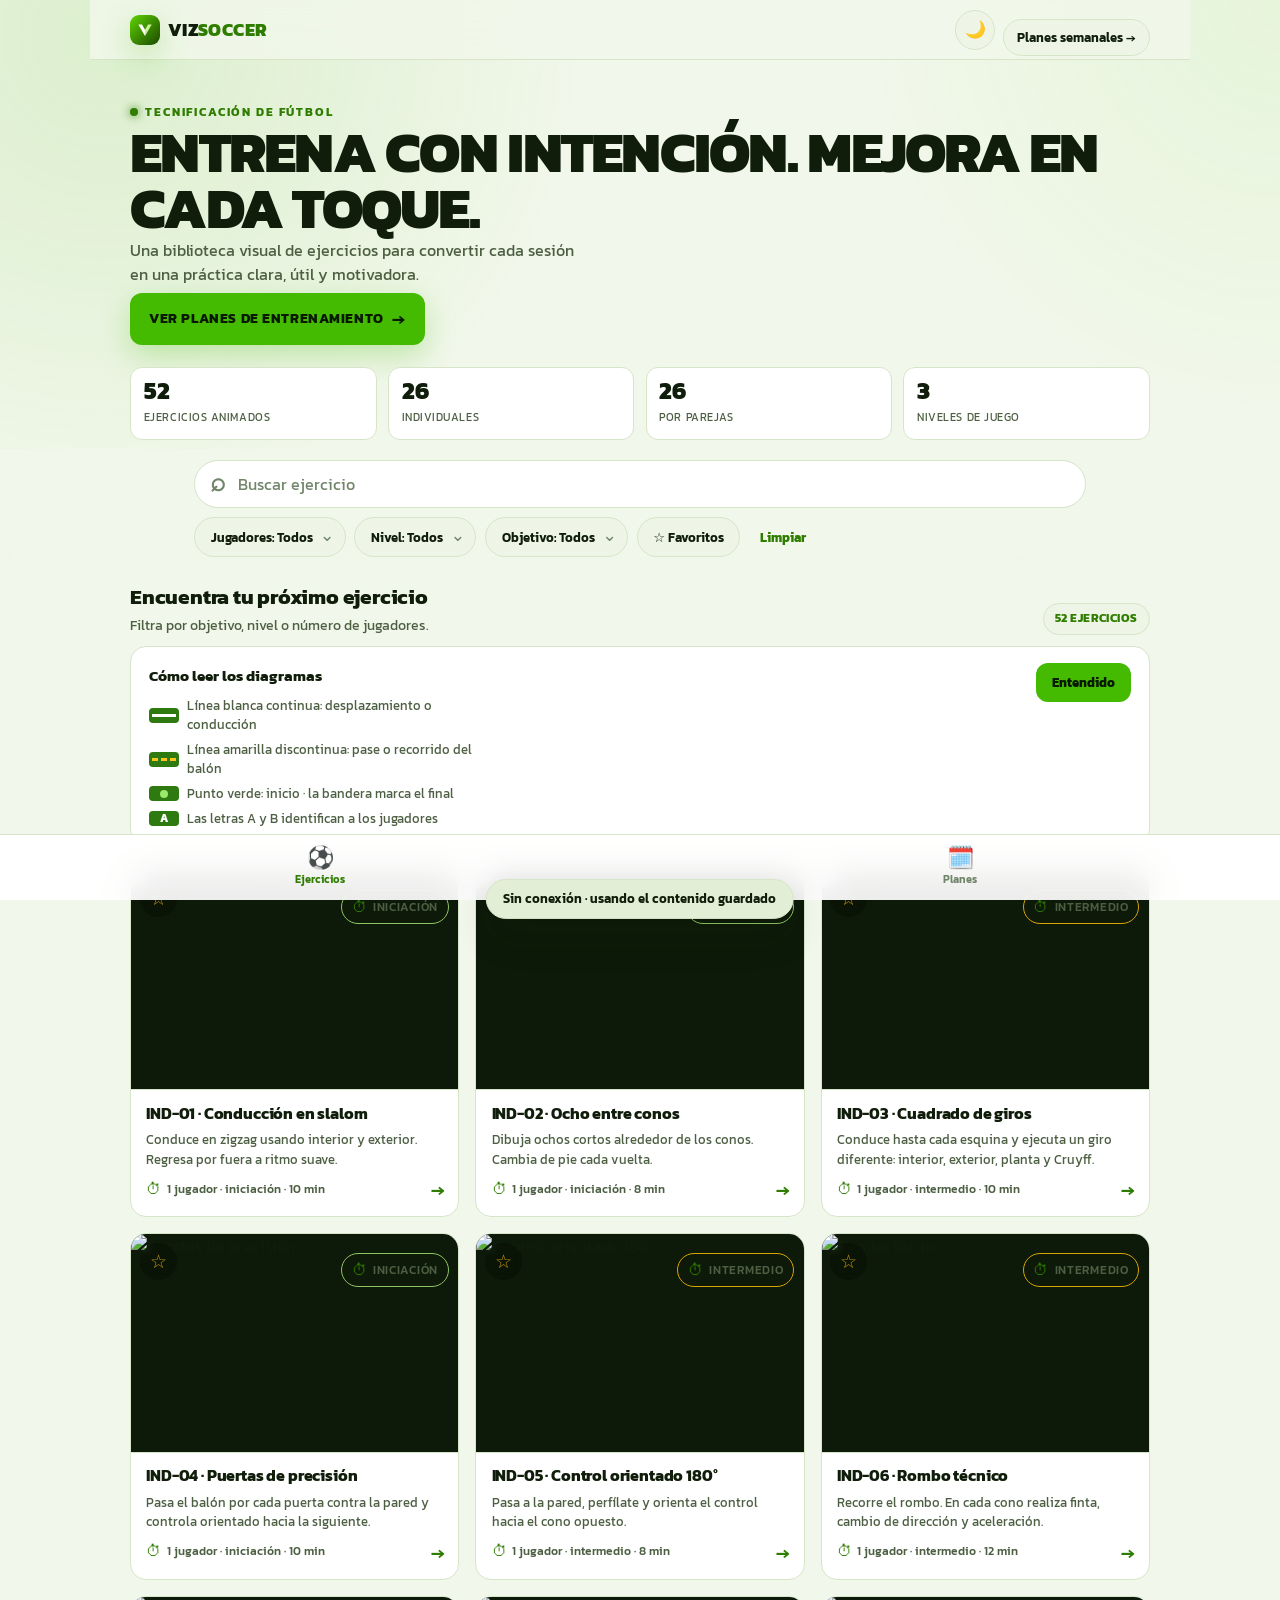
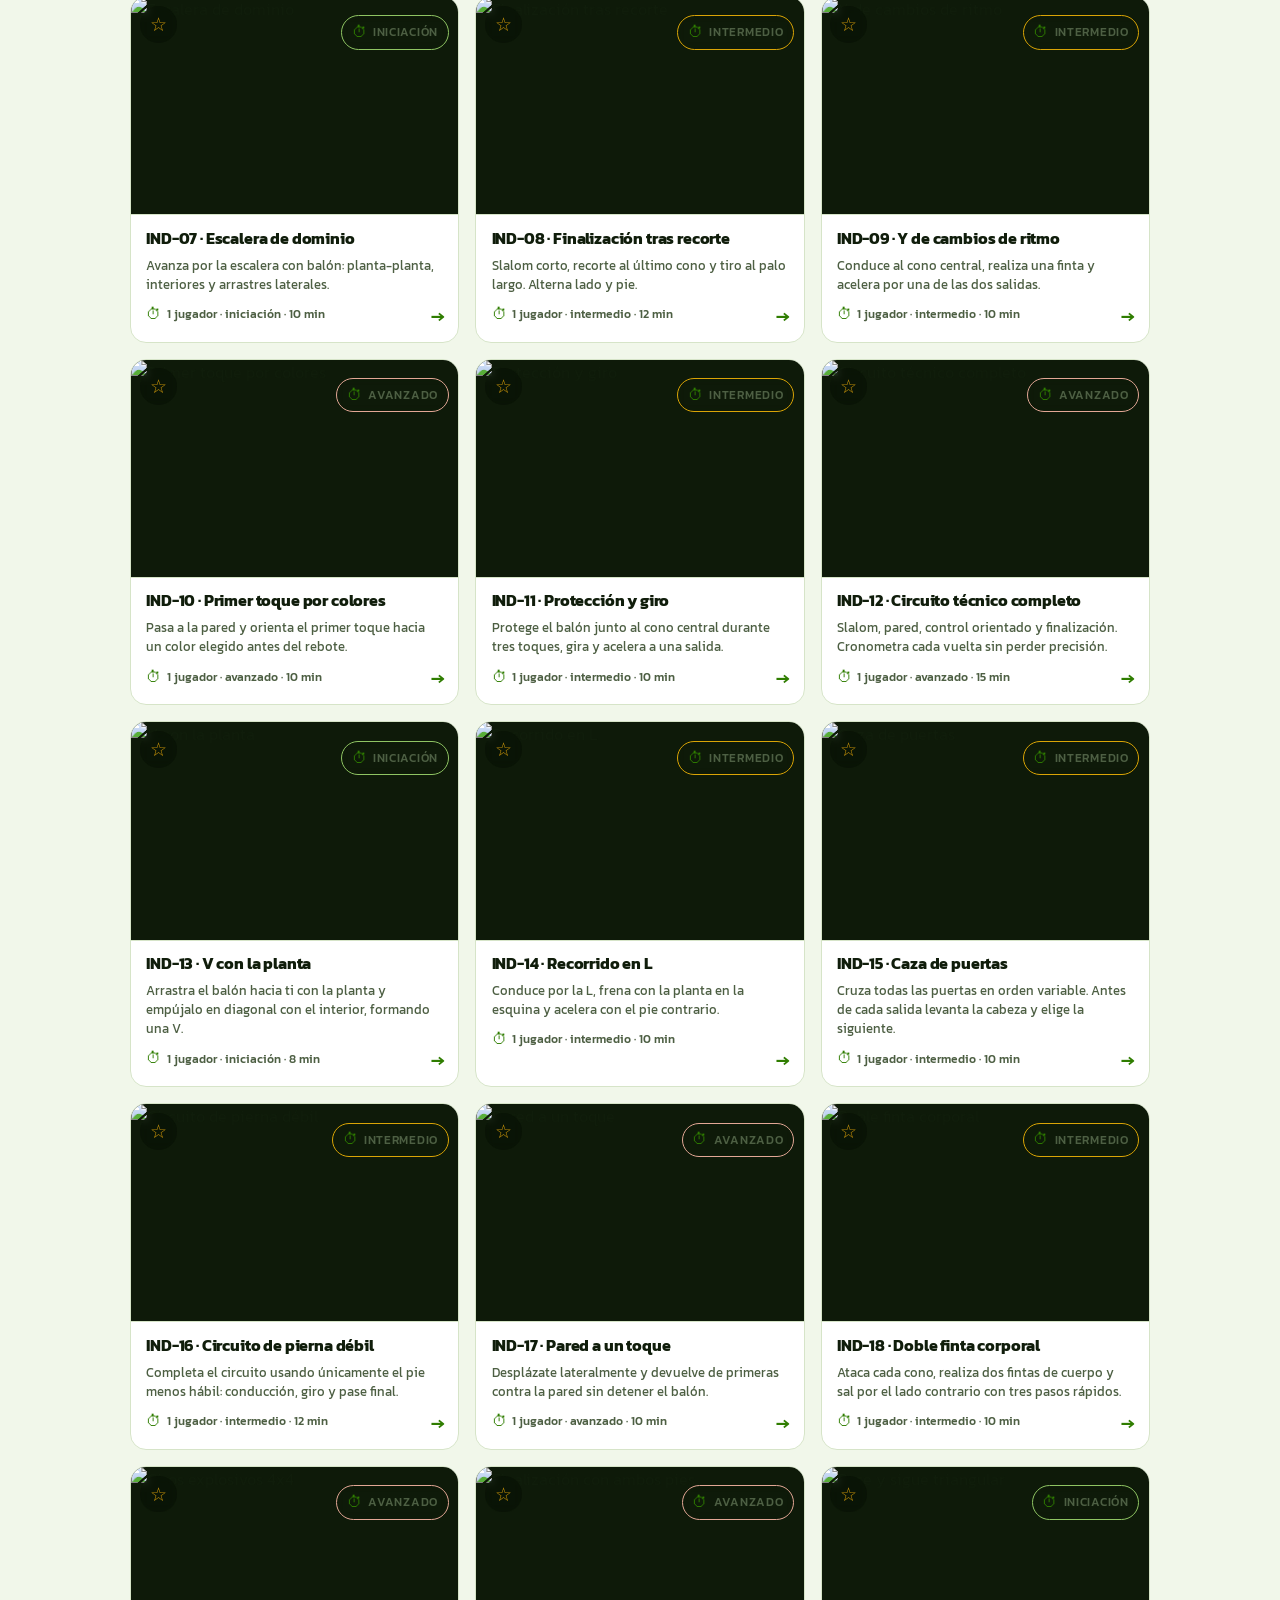
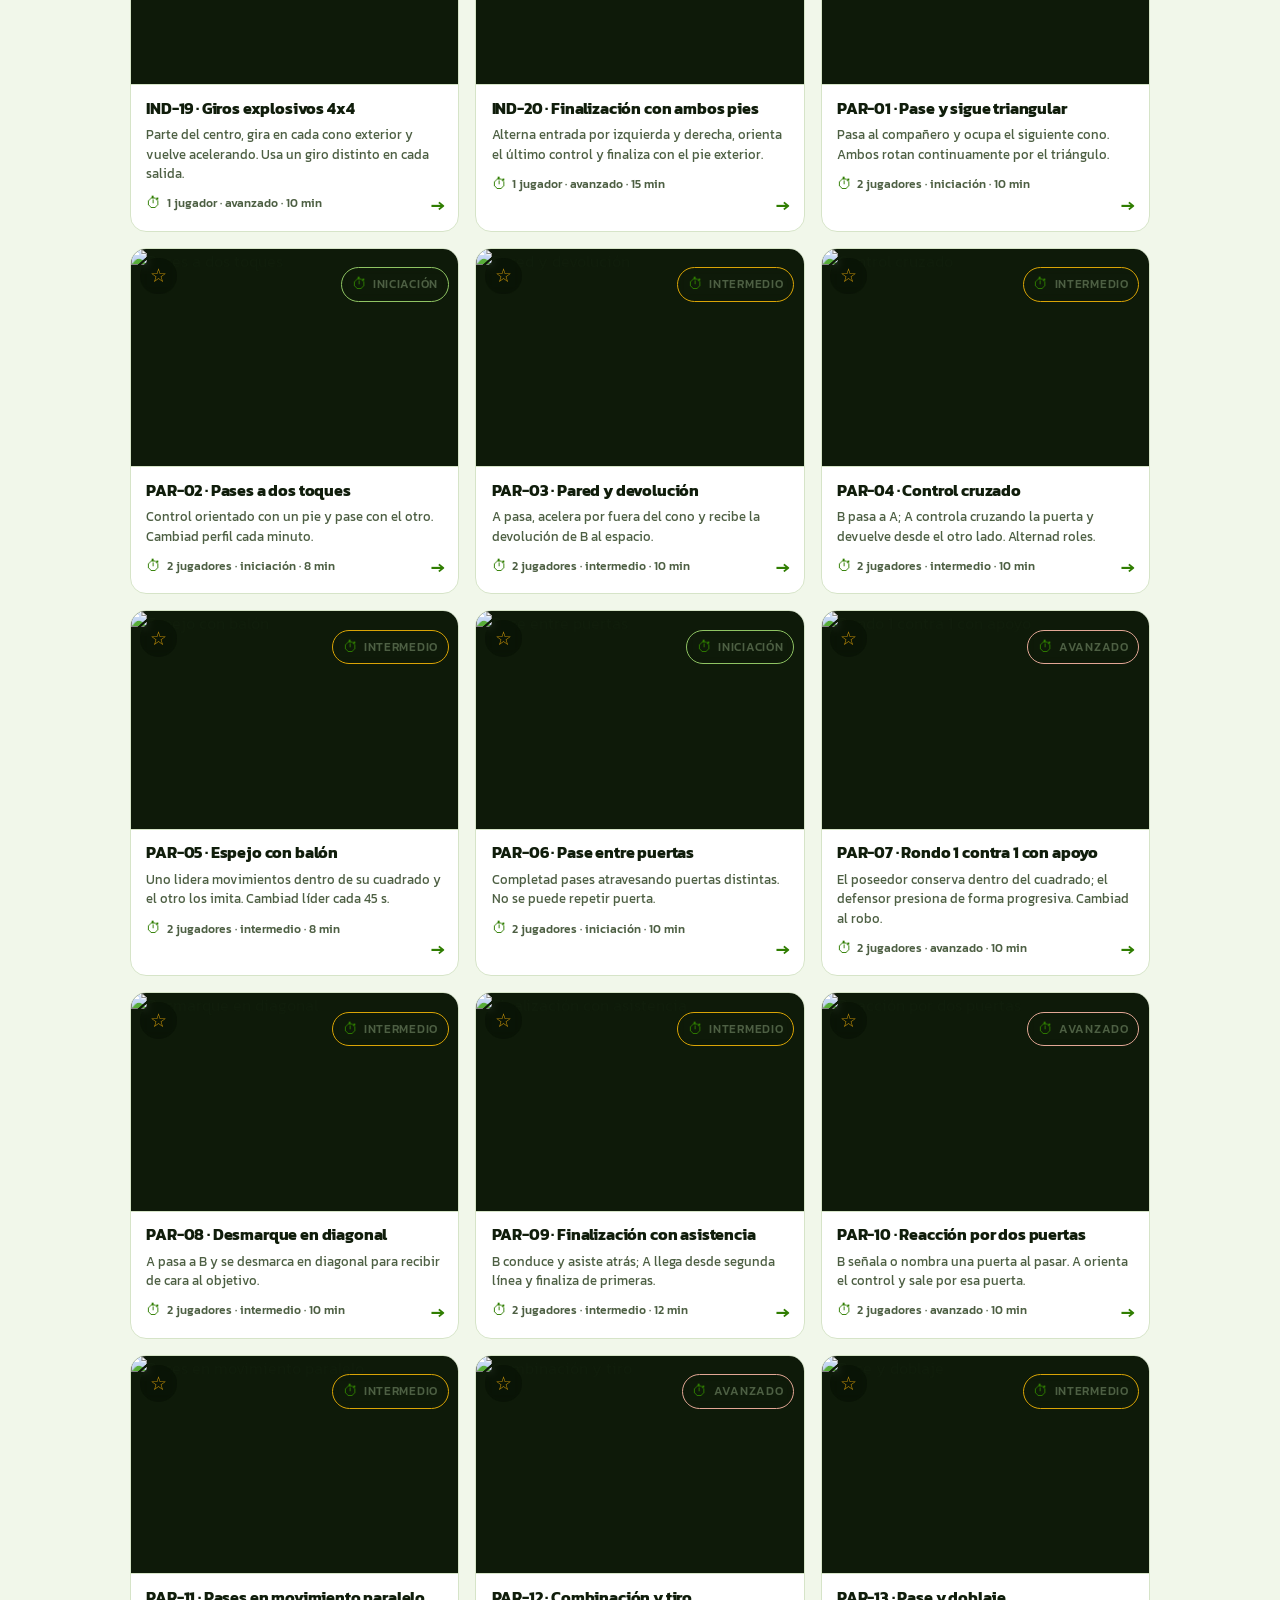
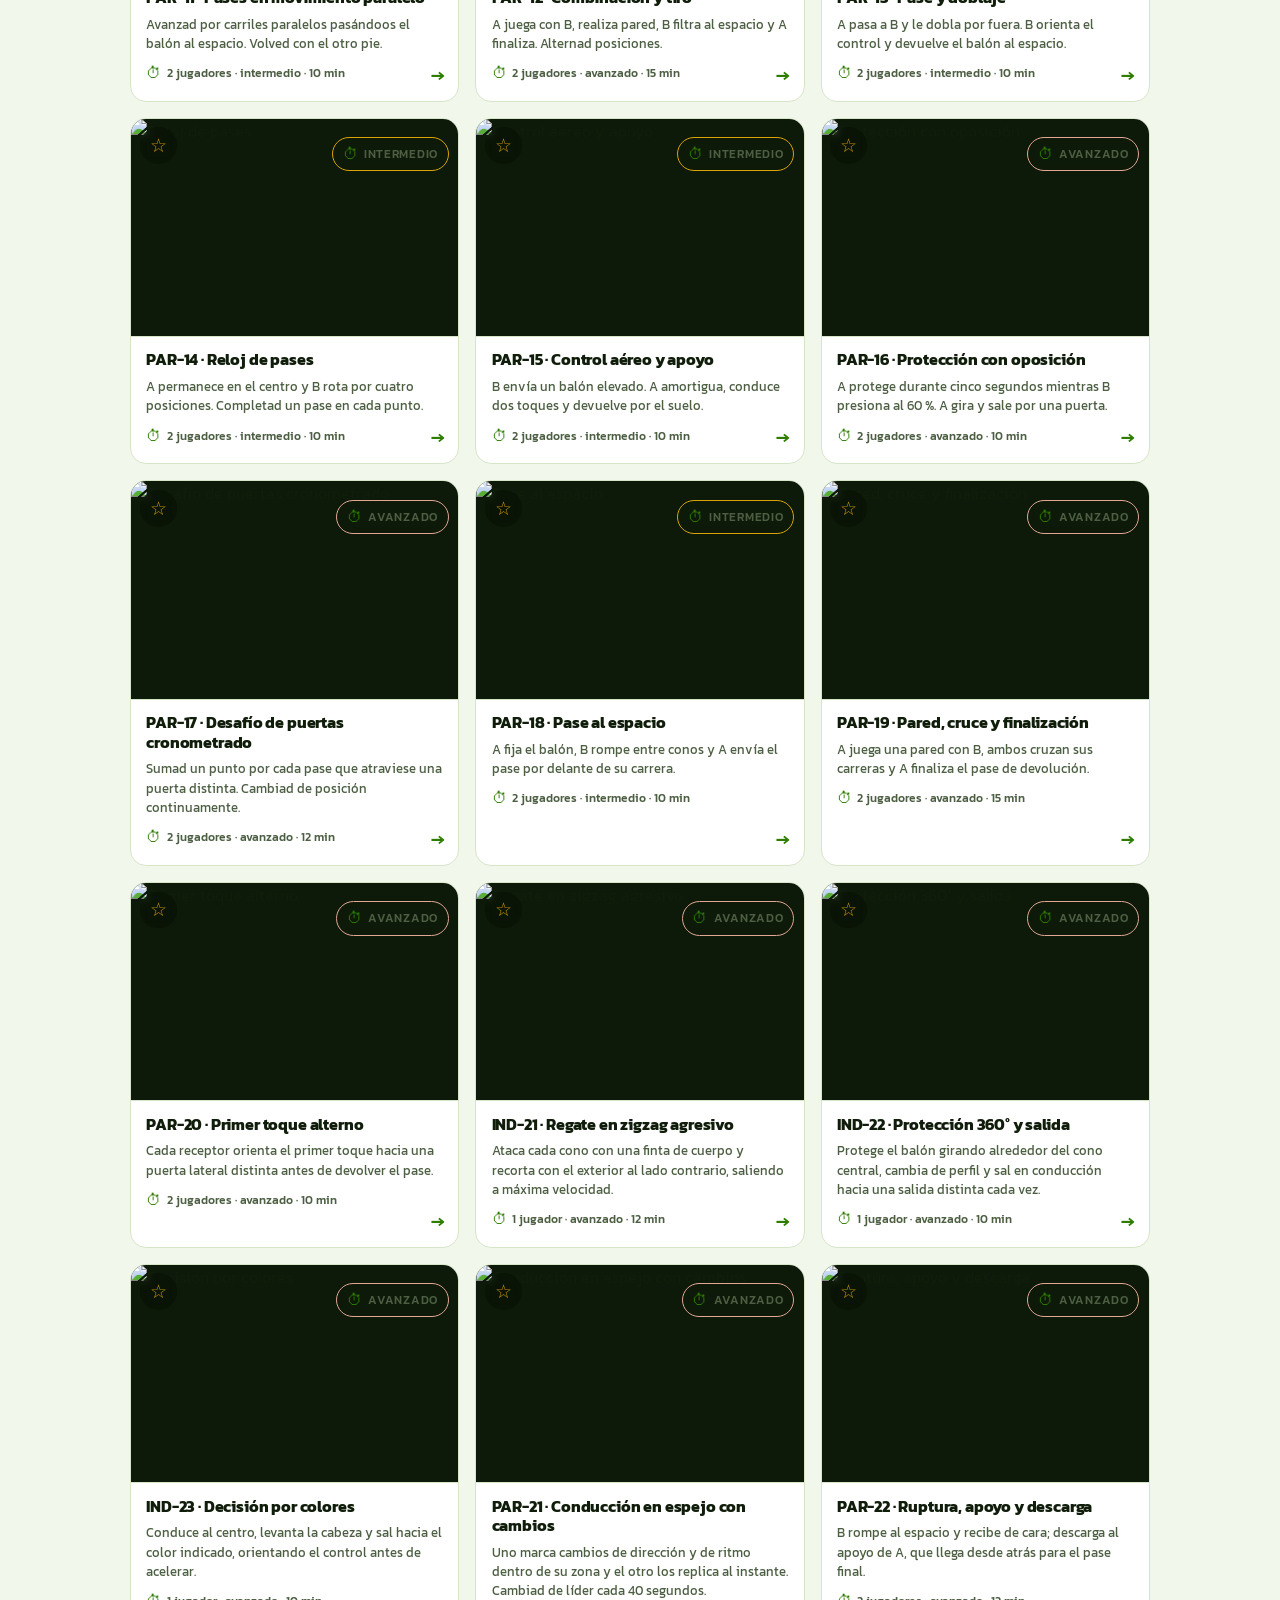
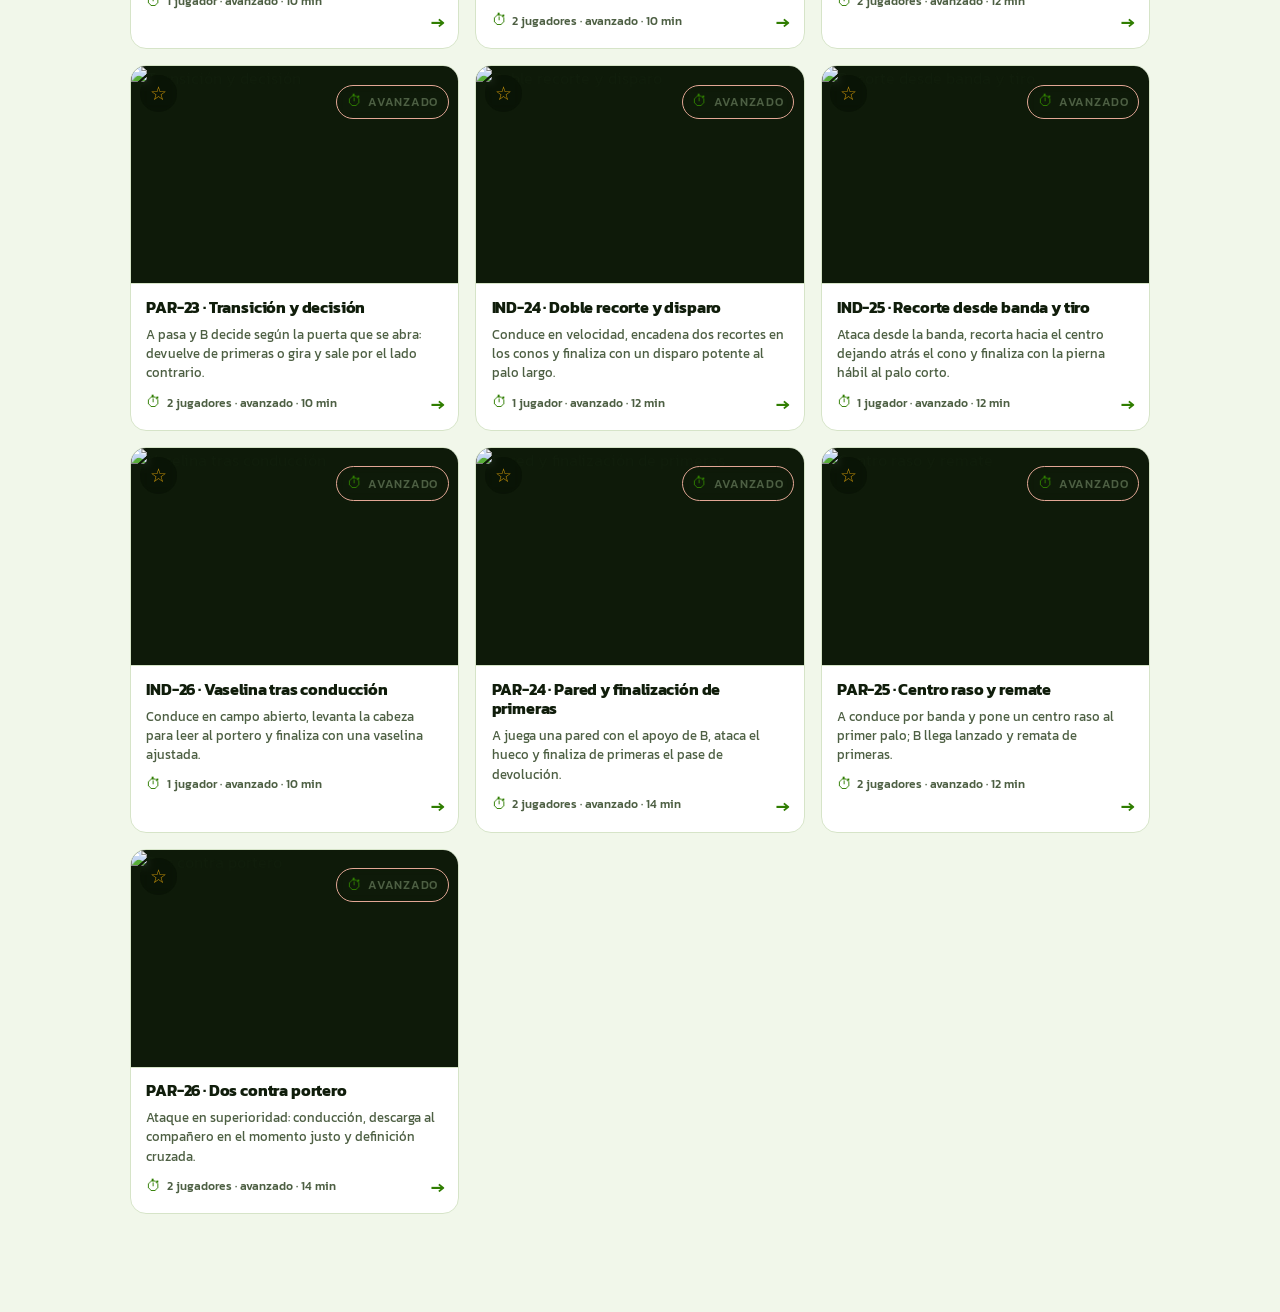
==== index.html @ 85eb6f7b "Renombrar la app a VizSoccer y pasar la paleta al verde #44BB00 La marca pasa a ser VizSoccer, con e" ====
<!doctype html><html lang="es"><meta charset="utf-8"><meta name="viewport" content="width=device-width,initial-scale=1,viewport-fit=cover"><meta name="description" content="Biblioteca visual de tecnificación de fútbol: 52 ejercicios animados con filtros por objetivo, nivel y número de jugadores."><meta name="theme-color" content="#0a1409"><script>try{var _t=JSON.parse(localStorage.getItem('ft:tema'));document.documentElement.dataset.theme=_t||'dark'}catch(e){}</script><link rel="preconnect" href="https://fonts.googleapis.com"><link rel="preconnect" href="https://fonts.gstatic.com" crossorigin><link href="https://fonts.googleapis.com/css2?family=Kanit:ital,wght@0,300;0,400;0,500;0,600;0,700;0,800;1,600;1,800&display=swap" rel="stylesheet" media="print" onload="this.media='all'"><noscript><link href="https://fonts.googleapis.com/css2?family=Kanit:wght@300;400;500;600;700;800&display=swap" rel="stylesheet"></noscript><link rel="manifest" href="manifest.webmanifest"><link rel="icon" type="image/png" href="icon-192.png"><link rel="apple-touch-icon" href="apple-touch-icon.png"><title>VizSoccer · Tecnificación de fútbol</title><style>*{box-sizing:border-box}body{margin:0;font:16px system-ui;background:#f1f7ea;color:#101d0b}header{background:linear-gradient(135deg,#1a4700,#44bb00);color:white;padding:30px max(20px,5vw)}h1{margin:0 0 8px}header p{margin:0;color:#e0f5cc}header a{display:inline-block;margin-top:16px;padding:9px 14px;border-radius:9px;background:white;color:#2f7d00;text-decoration:none;font-weight:700}.filters{position:sticky;top:0;background:#fffe;padding:14px max(20px,5vw);display:flex;flex-wrap:wrap;gap:10px;box-shadow:0 2px 12px #0002;z-index:2;backdrop-filter:blur(10px)}select{padding:10px;border:1px solid #d6e4c8;border-radius:8px;background:white}main{padding:24px max(20px,5vw);display:grid;grid-template-columns:repeat(auto-fit,minmax(320px,1fr));gap:18px}.card{background:white;border-radius:16px;overflow:hidden;box-shadow:0 6px 24px #101d0b18;transition:.2s}.card:hover{transform:translateY(-3px);box-shadow:0 10px 30px #101d0b28}.card img{width:100%;display:block}.card div{padding:14px}.card span{display:block;color:#4d5f43;margin-top:6px}.card p{font-size:14px;line-height:1.45}.hide{display:none}</style><link rel="stylesheet" href="ui.css"><header><h1>VizSoccer</h1><p>52 ejercicios animados: 26 individuales y 26 por parejas</p><a href="planes.html">Ver planes de 3 días por semana</a></header><div class="filters"><select id="p"><option value="">Jugadores: todos</option><option value="1">1 jugador</option><option value="2">2 jugadores</option></select><select id="n"><option value="">Nivel: todos</option><option>iniciación</option><option>intermedio</option><option>avanzado</option></select><select id="o"><option value="">Objetivo: todos</option><option>conducción</option><option>giros</option><option>pase</option><option>control</option><option>coordinación</option><option>tiro</option><option>protección</option><option>mixto</option><option>dominio</option><option>reacción</option><option>regate</option><option>pared</option><option>precisión</option><option>desmarque</option></select></div><main><article class="card" data-p="1" data-o="conducción" data-n="iniciación"><img loading="lazy" src="webp/ind-01-conduccion-en-slalom.webp" alt="Conducción en slalom"><div><b>IND-01 · Conducción en slalom</b><span>1 jugador · iniciación · 10 min</span><p>Conduce en zigzag usando interior y exterior. Regresa por fuera a ritmo suave.</p><p><b>Secuencia:</b> Conducción técnica → Cambio o gesto → Salida controlada</p></div></article><article class="card" data-p="1" data-o="conducción" data-n="iniciación"><img loading="lazy" src="webp/ind-02-ocho-entre-conos.webp" alt="Ocho entre conos"><div><b>IND-02 · Ocho entre conos</b><span>1 jugador · iniciación · 8 min</span><p>Dibuja ochos cortos alrededor de los conos. Cambia de pie cada vuelta.</p><p><b>Secuencia:</b> Conducción técnica → Cambio o gesto → Salida controlada</p></div></article><article class="card" data-p="1" data-o="giros" data-n="intermedio"><img loading="lazy" src="webp/ind-03-cuadrado-de-giros.webp" alt="Cuadrado de giros"><div><b>IND-03 · Cuadrado de giros</b><span>1 jugador · intermedio · 10 min</span><p>Conduce hasta cada esquina y ejecuta un giro diferente: interior, exterior, planta y Cruyff.</p><p><b>Secuencia:</b> Conducción técnica → Cambio o gesto → Salida controlada</p></div></article><article class="card" data-p="1" data-o="pase" data-n="iniciación"><img loading="lazy" src="webp/ind-04-puertas-de-precision.webp" alt="Puertas de precisión"><div><b>IND-04 · Puertas de precisión</b><span>1 jugador · iniciación · 10 min</span><p>Pasa el balón por cada puerta contra la pared y controla orientado hacia la siguiente.</p><p><b>Secuencia:</b> Conduce a la puerta → Pase a la pared → Control hacia la siguiente</p></div></article><article class="card" data-p="1" data-o="control" data-n="intermedio"><img loading="lazy" src="webp/ind-05-control-orientado-180-.webp" alt="Control orientado 180°"><div><b>IND-05 · Control orientado 180°</b><span>1 jugador · intermedio · 8 min</span><p>Pasa a la pared, perfílate y orienta el control hacia el cono opuesto.</p><p><b>Secuencia:</b> Pase a la pared → Perfil corporal → Control orientado 180°</p></div></article><article class="card" data-p="1" data-o="conducción" data-n="intermedio"><img loading="lazy" src="webp/ind-06-rombo-tecnico.webp" alt="Rombo técnico"><div><b>IND-06 · Rombo técnico</b><span>1 jugador · intermedio · 12 min</span><p>Recorre el rombo. En cada cono realiza finta, cambio de dirección y aceleración.</p><p><b>Secuencia:</b> Conducción técnica → Cambio o gesto → Salida controlada</p></div></article><article class="card" data-p="1" data-o="coordinación" data-n="iniciación"><img loading="lazy" src="webp/ind-07-escalera-de-dominio.webp" alt="Escalera de dominio"><div><b>IND-07 · Escalera de dominio</b><span>1 jugador · iniciación · 10 min</span><p>Avanza por la escalera con balón: planta-planta, interiores y arrastres laterales.</p><p><b>Secuencia:</b> Conducción técnica → Cambio o gesto → Salida controlada</p></div></article><article class="card" data-p="1" data-o="tiro" data-n="intermedio"><img loading="lazy" src="webp/ind-08-finalizacion-tras-recorte.webp" alt="Finalización tras recorte"><div><b>IND-08 · Finalización tras recorte</b><span>1 jugador · intermedio · 12 min</span><p>Slalom corto, recorte al último cono y tiro al palo largo. Alterna lado y pie.</p><p><b>Secuencia:</b> Slalom → Recorte → Tiro al palo largo</p></div></article><article class="card" data-p="1" data-o="conducción" data-n="intermedio"><img loading="lazy" src="webp/ind-09-y-de-cambios-de-ritmo.webp" alt="Y de cambios de ritmo"><div><b>IND-09 · Y de cambios de ritmo</b><span>1 jugador · intermedio · 10 min</span><p>Conduce al cono central, realiza una finta y acelera por una de las dos salidas.</p><p><b>Secuencia:</b> Conducción técnica → Cambio o gesto → Salida controlada</p></div></article><article class="card" data-p="1" data-o="control" data-n="avanzado"><img loading="lazy" src="webp/ind-10-primer-toque-por-colores.webp" alt="Primer toque por colores"><div><b>IND-10 · Primer toque por colores</b><span>1 jugador · avanzado · 10 min</span><p>Pasa a la pared y orienta el primer toque hacia un color elegido antes del rebote.</p><p><b>Secuencia:</b> Pase a la pared → Escanea el color → Primer toque hacia la puerta</p></div></article><article class="card" data-p="1" data-o="protección" data-n="intermedio"><img loading="lazy" src="webp/ind-11-proteccion-y-giro.webp" alt="Protección y giro"><div><b>IND-11 · Protección y giro</b><span>1 jugador · intermedio · 10 min</span><p>Protege el balón junto al cono central durante tres toques, gira y acelera a una salida.</p><p><b>Secuencia:</b> Conducción técnica → Cambio o gesto → Salida controlada</p></div></article><article class="card" data-p="1" data-o="mixto" data-n="avanzado"><img loading="lazy" src="webp/ind-12-circuito-tecnico-completo.webp" alt="Circuito técnico completo"><div><b>IND-12 · Circuito técnico completo</b><span>1 jugador · avanzado · 15 min</span><p>Slalom, pared, control orientado y finalización. Cronometra cada vuelta sin perder precisión.</p><p><b>Secuencia:</b> Slalom → Pared y control → Finalización</p></div></article><article class="card" data-p="1" data-o="dominio" data-n="iniciación"><img loading="lazy" src="webp/ind-13-v-con-la-planta.webp" alt="V con la planta"><div><b>IND-13 · V con la planta</b><span>1 jugador · iniciación · 8 min</span><p>Arrastra el balón hacia ti con la planta y empújalo en diagonal con el interior, formando una V.</p><p><b>Secuencia:</b> Conducción técnica → Cambio o gesto → Salida controlada</p></div></article><article class="card" data-p="1" data-o="giros" data-n="intermedio"><img loading="lazy" src="webp/ind-14-recorrido-en-l.webp" alt="Recorrido en L"><div><b>IND-14 · Recorrido en L</b><span>1 jugador · intermedio · 10 min</span><p>Conduce por la L, frena con la planta en la esquina y acelera con el pie contrario.</p><p><b>Secuencia:</b> Conducción técnica → Cambio o gesto → Salida controlada</p></div></article><article class="card" data-p="1" data-o="reacción" data-n="intermedio"><img loading="lazy" src="webp/ind-15-caza-de-puertas.webp" alt="Caza de puertas"><div><b>IND-15 · Caza de puertas</b><span>1 jugador · intermedio · 10 min</span><p>Cruza todas las puertas en orden variable. Antes de cada salida levanta la cabeza y elige la siguiente.</p><p><b>Secuencia:</b> Conducción técnica → Cambio o gesto → Salida controlada</p></div></article><article class="card" data-p="1" data-o="conducción" data-n="intermedio"><img loading="lazy" src="webp/ind-16-circuito-de-pierna-debil.webp" alt="Circuito de pierna débil"><div><b>IND-16 · Circuito de pierna débil</b><span>1 jugador · intermedio · 12 min</span><p>Completa el circuito usando únicamente el pie menos hábil: conducción, giro y pase final.</p><p><b>Secuencia:</b> Solo pie débil → Giro con planta → Pase final</p></div></article><article class="card" data-p="1" data-o="pase" data-n="avanzado"><img loading="lazy" src="webp/ind-17-pared-a-un-toque.webp" alt="Pared a un toque"><div><b>IND-17 · Pared a un toque</b><span>1 jugador · avanzado · 10 min</span><p>Desplázate lateralmente y devuelve de primeras contra la pared sin detener el balón.</p><p><b>Secuencia:</b> Pase de primeras → Desplazamiento lateral → Repite sin detener el balón</p></div></article><article class="card" data-p="1" data-o="regate" data-n="intermedio"><img loading="lazy" src="webp/ind-18-doble-finta-corporal.webp" alt="Doble finta corporal"><div><b>IND-18 · Doble finta corporal</b><span>1 jugador · intermedio · 10 min</span><p>Ataca cada cono, realiza dos fintas de cuerpo y sal por el lado contrario con tres pasos rápidos.</p><p><b>Secuencia:</b> Conducción técnica → Cambio o gesto → Salida controlada</p></div></article><article class="card" data-p="1" data-o="giros" data-n="avanzado"><img loading="lazy" src="webp/ind-19-giros-explosivos-4x4.webp" alt="Giros explosivos 4x4"><div><b>IND-19 · Giros explosivos 4x4</b><span>1 jugador · avanzado · 10 min</span><p>Parte del centro, gira en cada cono exterior y vuelve acelerando. Usa un giro distinto en cada salida.</p><p><b>Secuencia:</b> Conducción técnica → Cambio o gesto → Salida controlada</p></div></article><article class="card" data-p="1" data-o="tiro" data-n="avanzado"><img loading="lazy" src="webp/ind-20-finalizacion-con-ambos-pies.webp" alt="Finalización con ambos pies"><div><b>IND-20 · Finalización con ambos pies</b><span>1 jugador · avanzado · 15 min</span><p>Alterna entrada por izquierda y derecha, orienta el último control y finaliza con el pie exterior.</p><p><b>Secuencia:</b> Entrada izquierda y tiro → Cambio de lado → Entrada derecha y tiro</p></div></article><article class="card" data-p="2" data-o="pase" data-n="iniciación"><img loading="lazy" src="webp/par-01-pase-y-sigue-triangular.webp" alt="Pase y sigue triangular"><div><b>PAR-01 · Pase y sigue triangular</b><span>2 jugadores · iniciación · 10 min</span><p>Pasa al compañero y ocupa el siguiente cono. Ambos rotan continuamente por el triángulo.</p><p><b>Secuencia:</b> A pasa a B → A ocupa el vértice libre → B pasa a A</p></div></article><article class="card" data-p="2" data-o="pase" data-n="iniciación"><img loading="lazy" src="webp/par-02-pases-a-dos-toques.webp" alt="Pases a dos toques"><div><b>PAR-02 · Pases a dos toques</b><span>2 jugadores · iniciación · 8 min</span><p>Control orientado con un pie y pase con el otro. Cambiad perfil cada minuto.</p><p><b>Secuencia:</b> Control orientado → Pase con el otro pie → Cambio de receptor</p></div></article><article class="card" data-p="2" data-o="pared" data-n="intermedio"><img loading="lazy" src="webp/par-03-pared-y-devolucion.webp" alt="Pared y devolución"><div><b>PAR-03 · Pared y devolución</b><span>2 jugadores · intermedio · 10 min</span><p>A pasa, acelera por fuera del cono y recibe la devolución de B al espacio.</p><p><b>Secuencia:</b> A pasa a B → A acelera por fuera → B devuelve al espacio</p></div></article><article class="card" data-p="2" data-o="control" data-n="intermedio"><img loading="lazy" src="webp/par-04-control-cruzado.webp" alt="Control cruzado"><div><b>PAR-04 · Control cruzado</b><span>2 jugadores · intermedio · 10 min</span><p>B pasa a A; A controla cruzando la puerta y devuelve desde el otro lado. Alternad roles.</p><p><b>Secuencia:</b> B pasa a A → A cruza la puerta con el control → A devuelve a B</p></div></article><article class="card" data-p="2" data-o="conducción" data-n="intermedio"><img loading="lazy" src="webp/par-05-espejo-con-balon.webp" alt="Espejo con balón"><div><b>PAR-05 · Espejo con balón</b><span>2 jugadores · intermedio · 8 min</span><p>Uno lidera movimientos dentro de su cuadrado y el otro los imita. Cambiad líder cada 45 s.</p><p><b>Secuencia:</b> A lidera → B copia el gesto → Cambio de dirección sincronizado</p></div></article><article class="card" data-p="2" data-o="precisión" data-n="iniciación"><img loading="lazy" src="webp/par-06-pase-entre-puertas.webp" alt="Pase entre puertas"><div><b>PAR-06 · Pase entre puertas</b><span>2 jugadores · iniciación · 10 min</span><p>Completad pases atravesando puertas distintas. No se puede repetir puerta.</p><p><b>Secuencia:</b> A elige una puerta → Pase a B → B cambia de puerta y devuelve</p></div></article><article class="card" data-p="2" data-o="protección" data-n="avanzado"><img loading="lazy" src="webp/par-07-rondo-1-contra-1-con-apoyo.webp" alt="Rondo 1 contra 1 con apoyo"><div><b>PAR-07 · Rondo 1 contra 1 con apoyo</b><span>2 jugadores · avanzado · 10 min</span><p>El poseedor conserva dentro del cuadrado; el defensor presiona de forma progresiva. Cambiad al robo.</p><p><b>Secuencia:</b> A protege y cambia de dirección → B presiona progresivamente → Cambio de rol al robo</p></div></article><article class="card" data-p="2" data-o="pase" data-n="intermedio"><img loading="lazy" src="webp/par-08-desmarque-en-diagonal.webp" alt="Desmarque en diagonal"><div><b>PAR-08 · Desmarque en diagonal</b><span>2 jugadores · intermedio · 10 min</span><p>A pasa a B y se desmarca en diagonal para recibir de cara al objetivo.</p><p><b>Secuencia:</b> A pasa a B → A se desmarca en diagonal → B devuelve al espacio</p></div></article><article class="card" data-p="2" data-o="tiro" data-n="intermedio"><img loading="lazy" src="webp/par-09-finalizacion-con-asistencia.webp" alt="Finalización con asistencia"><div><b>PAR-09 · Finalización con asistencia</b><span>2 jugadores · intermedio · 12 min</span><p>B conduce y asiste atrás; A llega desde segunda línea y finaliza de primeras.</p><p><b>Secuencia:</b> B conduce → Asistencia atrás → A llega y finaliza</p></div></article><article class="card" data-p="2" data-o="reacción" data-n="avanzado"><img loading="lazy" src="webp/par-10-reaccion-por-dos-puertas.webp" alt="Reacción por dos puertas"><div><b>PAR-10 · Reacción por dos puertas</b><span>2 jugadores · avanzado · 10 min</span><p>B señala o nombra una puerta al pasar. A orienta el control y sale por esa puerta.</p><p><b>Secuencia:</b> B indica puerta y pasa → A orienta el control → A sale por la puerta</p></div></article><article class="card" data-p="2" data-o="pase" data-n="intermedio"><img loading="lazy" src="webp/par-11-pases-en-movimiento-paralelo.webp" alt="Pases en movimiento paralelo"><div><b>PAR-11 · Pases en movimiento paralelo</b><span>2 jugadores · intermedio · 10 min</span><p>Avanzad por carriles paralelos pasándoos el balón al espacio. Volved con el otro pie.</p><p><b>Secuencia:</b> Avance en paralelo → Pase al espacio → Receptor acompaña la carrera</p></div></article><article class="card" data-p="2" data-o="mixto" data-n="avanzado"><img loading="lazy" src="webp/par-12-combinacion-y-tiro.webp" alt="Combinación y tiro"><div><b>PAR-12 · Combinación y tiro</b><span>2 jugadores · avanzado · 15 min</span><p>A juega con B, realiza pared, B filtra al espacio y A finaliza. Alternad posiciones.</p><p><b>Secuencia:</b> A juega con B → Pared y desmarque → A controla y finaliza</p></div></article><article class="card" data-p="2" data-o="pase" data-n="intermedio"><img loading="lazy" src="webp/par-13-pase-y-doblaje.webp" alt="Pase y doblaje"><div><b>PAR-13 · Pase y doblaje</b><span>2 jugadores · intermedio · 10 min</span><p>A pasa a B y le dobla por fuera. B orienta el control y devuelve el balón al espacio.</p><p><b>Secuencia:</b> A pasa a B → A dobla por fuera → B devuelve al espacio</p></div></article><article class="card" data-p="2" data-o="precisión" data-n="intermedio"><img loading="lazy" src="webp/par-14-reloj-de-pases.webp" alt="Reloj de pases"><div><b>PAR-14 · Reloj de pases</b><span>2 jugadores · intermedio · 10 min</span><p>A permanece en el centro y B rota por cuatro posiciones. Completad un pase en cada punto.</p><p><b>Secuencia:</b> Pase desde el centro → B cambia de posición → Devolución y siguiente punto</p></div></article><article class="card" data-p="2" data-o="control" data-n="intermedio"><img loading="lazy" src="webp/par-15-control-aereo-y-apoyo.webp" alt="Control aéreo y apoyo"><div><b>PAR-15 · Control aéreo y apoyo</b><span>2 jugadores · intermedio · 10 min</span><p>B envía un balón elevado. A amortigua, conduce dos toques y devuelve por el suelo.</p><p><b>Secuencia:</b> B envía balón aéreo → A amortigua y conduce → Devolución por el suelo</p></div></article><article class="card" data-p="2" data-o="protección" data-n="avanzado"><img loading="lazy" src="webp/par-16-proteccion-con-oposicion.webp" alt="Protección con oposición"><div><b>PAR-16 · Protección con oposición</b><span>2 jugadores · avanzado · 10 min</span><p>A protege durante cinco segundos mientras B presiona al 60 %. A gira y sale por una puerta.</p><p><b>Secuencia:</b> A protege el balón → B presiona sin robar → A gira y sale por la puerta</p></div></article><article class="card" data-p="2" data-o="precisión" data-n="avanzado"><img loading="lazy" src="webp/par-17-desafio-de-puertas-cronometrado.webp" alt="Desafío de puertas cronometrado"><div><b>PAR-17 · Desafío de puertas cronometrado</b><span>2 jugadores · avanzado · 12 min</span><p>Sumad un punto por cada pase que atraviese una puerta distinta. Cambiad de posición continuamente.</p><p><b>Secuencia:</b> A y B buscan puerta → Pase válido suma punto → Reposición para otra puerta</p></div></article><article class="card" data-p="2" data-o="desmarque" data-n="intermedio"><img loading="lazy" src="webp/par-18-pase-al-espacio.webp" alt="Pase al espacio"><div><b>PAR-18 · Pase al espacio</b><span>2 jugadores · intermedio · 10 min</span><p>A fija el balón, B rompe entre conos y A envía el pase por delante de su carrera.</p><p><b>Secuencia:</b> B inicia la ruptura → A espera y temporiza → Pase por delante de B</p></div></article><article class="card" data-p="2" data-o="tiro" data-n="avanzado"><img loading="lazy" src="webp/par-19-pared-cruce-y-finalizacion.webp" alt="Pared, cruce y finalización"><div><b>PAR-19 · Pared, cruce y finalización</b><span>2 jugadores · avanzado · 15 min</span><p>A juega una pared con B, ambos cruzan sus carreras y A finaliza el pase de devolución.</p><p><b>Secuencia:</b> A juega pared con B → Carreras cruzadas → Devolución y tiro</p></div></article><article class="card" data-p="2" data-o="control" data-n="avanzado"><img loading="lazy" src="webp/par-20-primer-toque-alterno.webp" alt="Primer toque alterno"><div><b>PAR-20 · Primer toque alterno</b><span>2 jugadores · avanzado · 10 min</span><p>Cada receptor orienta el primer toque hacia una puerta lateral distinta antes de devolver el pase.</p><p><b>Secuencia:</b> Pase y control hacia puerta alta → Devolución → Control alterno hacia puerta baja</p></div></article><article class="card" data-p="1" data-o="regate" data-n="avanzado"><img loading="lazy" src="webp/ind-21-regate-en-zigzag-agresivo.webp" alt="Regate en zigzag agresivo"><div><b>IND-21 · Regate en zigzag agresivo</b><span>1 jugador · avanzado · 12 min</span><p>Ataca cada cono con una finta de cuerpo y recorta con el exterior al lado contrario, saliendo a máxima velocidad.</p><p><b>Secuencia:</b> Ataca el cono → Finta y recorte → Salida en velocidad</p></div></article><article class="card" data-p="1" data-o="protección" data-n="avanzado"><img loading="lazy" src="webp/ind-22-proteccion-360-y-salida.webp" alt="Protección 360° y salida"><div><b>IND-22 · Protección 360° y salida</b><span>1 jugador · avanzado · 10 min</span><p>Protege el balón girando alrededor del cono central, cambia de perfil y sal en conducción hacia una salida distinta cada vez.</p><p><b>Secuencia:</b> Protege girando → Cambia de perfil → Sal en conducción</p></div></article><article class="card" data-p="1" data-o="reacción" data-n="avanzado"><img loading="lazy" src="webp/ind-23-decision-por-colores.webp" alt="Decisión por colores"><div><b>IND-23 · Decisión por colores</b><span>1 jugador · avanzado · 10 min</span><p>Conduce al centro, levanta la cabeza y sal hacia el color indicado, orientando el control antes de acelerar.</p><p><b>Secuencia:</b> Conduce al centro → Lee el color → Sal orientado</p></div></article><article class="card" data-p="2" data-o="conducción" data-n="avanzado"><img loading="lazy" src="webp/par-21-conduccion-en-espejo-con-cambios.webp" alt="Conducción en espejo con cambios"><div><b>PAR-21 · Conducción en espejo con cambios</b><span>2 jugadores · avanzado · 10 min</span><p>Uno marca cambios de dirección y de ritmo dentro de su zona y el otro los replica al instante. Cambiad de líder cada 40 segundos.</p><p><b>Secuencia:</b> A marca el ritmo → B replica el gesto → Cambio sincronizado</p></div></article><article class="card" data-p="2" data-o="desmarque" data-n="avanzado"><img loading="lazy" src="webp/par-22-ruptura-apoyo-y-descarga.webp" alt="Ruptura, apoyo y descarga"><div><b>PAR-22 · Ruptura, apoyo y descarga</b><span>2 jugadores · avanzado · 12 min</span><p>B rompe al espacio y recibe de cara; descarga al apoyo de A, que llega desde atrás para el pase final.</p><p><b>Secuencia:</b> B rompe al espacio → Recibe de cara → Descarga y pase final</p></div></article><article class="card" data-p="2" data-o="reacción" data-n="avanzado"><img loading="lazy" src="webp/par-23-transicion-y-decision.webp" alt="Transición y decisión"><div><b>PAR-23 · Transición y decisión</b><span>2 jugadores · avanzado · 10 min</span><p>A pasa y B decide según la puerta que se abra: devuelve de primeras o gira y sale por el lado contrario.</p><p><b>Secuencia:</b> A pasa → B lee la puerta → Devuelve o gira y sale</p></div></article><article class="card" data-p="1" data-o="tiro" data-n="avanzado"><img loading="lazy" src="webp/ind-24-doble-recorte-y-disparo.webp" alt="Doble recorte y disparo"><div><b>IND-24 · Doble recorte y disparo</b><span>1 jugador · avanzado · 12 min</span><p>Conduce en velocidad, encadena dos recortes en los conos y finaliza con un disparo potente al palo largo.</p><p><b>Secuencia:</b> Conducción en velocidad → Doble recorte → Disparo potente</p></div></article><article class="card" data-p="1" data-o="tiro" data-n="avanzado"><img loading="lazy" src="webp/ind-25-recorte-desde-banda-y-tiro.webp" alt="Recorte desde banda y tiro"><div><b>IND-25 · Recorte desde banda y tiro</b><span>1 jugador · avanzado · 12 min</span><p>Ataca desde la banda, recorta hacia el centro dejando atrás el cono y finaliza con la pierna hábil al palo corto.</p><p><b>Secuencia:</b> Ataca desde la banda → Recorte al centro → Tiro con la pierna hábil</p></div></article><article class="card" data-p="1" data-o="tiro" data-n="avanzado"><img loading="lazy" src="webp/ind-26-vaselina-tras-conduccion.webp" alt="Vaselina tras conducción"><div><b>IND-26 · Vaselina tras conducción</b><span>1 jugador · avanzado · 10 min</span><p>Conduce en campo abierto, levanta la cabeza para leer al portero y finaliza con una vaselina ajustada.</p><p><b>Secuencia:</b> Conducción larga → Levanta la cabeza → Vaselina al portero</p></div></article><article class="card" data-p="2" data-o="tiro" data-n="avanzado"><img loading="lazy" src="webp/par-24-pared-y-finalizacion-de-primeras.webp" alt="Pared y finalización de primeras"><div><b>PAR-24 · Pared y finalización de primeras</b><span>2 jugadores · avanzado · 14 min</span><p>A juega una pared con el apoyo de B, ataca el hueco y finaliza de primeras el pase de devolución.</p><p><b>Secuencia:</b> Pared con el apoyo → Desmarque al hueco → Finaliza de primeras</p></div></article><article class="card" data-p="2" data-o="tiro" data-n="avanzado"><img loading="lazy" src="webp/par-25-centro-raso-y-remate.webp" alt="Centro raso y remate"><div><b>PAR-25 · Centro raso y remate</b><span>2 jugadores · avanzado · 12 min</span><p>A conduce por banda y pone un centro raso al primer palo; B llega lanzado y remata de primeras.</p><p><b>Secuencia:</b> Conducción por banda → Centro raso → Remate de primeras</p></div></article><article class="card" data-p="2" data-o="tiro" data-n="avanzado"><img loading="lazy" src="webp/par-26-dos-contra-portero.webp" alt="Dos contra portero"><div><b>PAR-26 · Dos contra portero</b><span>2 jugadores · avanzado · 14 min</span><p>Ataque en superioridad: conducción, descarga al compañero en el momento justo y definición cruzada.</p><p><b>Secuencia:</b> Ataque 2 contra portero → Descarga al compañero → Definición cruzada</p></div></article></main><script>const q=s=>document.querySelector(s),f=()=>document.querySelectorAll('.card').forEach(c=>c.classList.toggle('hide',(q('#p').value&&c.dataset.p!=q('#p').value)||(q('#n').value&&c.dataset.n!=q('#n').value)||(q('#o').value&&c.dataset.o!=q('#o').value)));document.querySelectorAll('select').forEach(x=>x.onchange=f)</script><script src="data.js"></script><script defer src="ui.js"></script></html>
---- ui.css ----
/* ============================================================
   VizSoccer — tema oscuro "pitch performance"
   Tipografía Kanit · verde de marca #44BB00 · tarjetas y navegación app

   La paleta se construye alrededor del verde de marca: base casi negra con
   un punto de verde, grises con la misma temperatura y una rampa de estado
   (lima → ámbar → coral) que convive con el verde sin competir con él.
   --primary se usa para RELLENOS y bordes; --primary-ink para TEXTO, porque
   en tema claro el verde de marca no tiene contraste suficiente sobre blanco.
   ============================================================ */
:root{
  --bg:#0a1409;--surface:#121d10;--surface-2:#1a2817;--surface-3:#25361f;
  --line:#2c3f26;--line-soft:#2c3f2640;
  --text:#e9f3e3;--muted:#a3b59a;--faint:#7b8d73;
  --primary:#44bb00;--primary-2:#2f8500;--on-primary:#071a00;
  --primary-ink:#63d916;
  --primary-tint:rgba(68,187,0,.14);--primary-tint-2:rgba(68,187,0,.22);
  --primary-line:#3c6b1c;
  --level-1:#9be86b;--level-1-line:#4c7a22;
  --level-2-line:#8a6d14;--level-3:#ff8a73;--level-3-line:#8a4034;
  --danger:#ff8a73;--warn:#ffc61a;--star:#ffcf4d;
  --media-bg:#0e1a09;--scrim:rgba(8,18,6,.65);
  --r:1rem;--r-lg:1.5rem;--r-sm:.75rem;--pill:999px;
  --shadow:0 18px 40px rgba(0,0,0,.45);--glow:0 10px 30px rgba(68,187,0,.28);
  --font:'Kanit',ui-sans-serif,system-ui,-apple-system,"Segoe UI",sans-serif;
  --nav-h:66px;
}
:root[data-theme="light"]{
  --bg:#f1f7ea;--surface:#ffffff;--surface-2:#eef5e6;--surface-3:#e2eed6;
  --line:#d6e4c8;--text:#101d0b;--muted:#4d5f43;--faint:#71856a;
  --on-primary:#071a00;--shadow:0 16px 40px rgba(16,29,11,.12);
  --primary-ink:#2f7d00;--primary-line:#8fc463;
  --level-1:#3f7d12;--level-1-line:#8fc463;
  --level-2-line:#d9a406;--level-3:#c04424;--level-3-line:#e2a795;
  --danger:#c04424;--star:#c9950a;
}
*{box-sizing:border-box}
html{scroll-behavior:smooth}
body{margin:0;font-family:var(--font);background:var(--bg);color:var(--text);line-height:1.5;
  padding-bottom:calc(var(--nav-h) + env(safe-area-inset-bottom));-webkit-font-smoothing:antialiased}
body:before{content:"";position:fixed;inset:0;z-index:-1;pointer-events:none;
  background:radial-gradient(circle at 8% 4%,rgba(68,187,0,.12),transparent 30rem),
             radial-gradient(circle at 100% 0,rgba(110,229,42,.08),transparent 26rem)}
.material-symbols-outlined{font-family:'Material Symbols Outlined';font-weight:400;font-style:normal;
  font-size:24px;line-height:1;letter-spacing:normal;text-transform:none;display:inline-block;white-space:nowrap;
  direction:ltr;font-feature-settings:'liga';font-variation-settings:'FILL' 0,'wght' 400,'opsz' 24}
a{color:inherit}
img{max-width:100%}
.hide{display:none!important}

/* ---------- Top app bar ---------- */
header{position:relative;overflow:visible;padding:0!important;background:transparent!important;color:var(--text)}
header:after{display:none}
.site-nav{position:sticky;top:0;z-index:30;height:60px;display:flex;align-items:center;justify-content:space-between;
  gap:.6rem;max-width:1100px;margin:auto;padding:calc(env(safe-area-inset-top) + .3rem) clamp(1rem,4vw,2.5rem) .3rem;
  background:rgba(10,20,9,.82);backdrop-filter:blur(14px);border-bottom:1px solid var(--line)}
:root[data-theme="light"] .site-nav{background:rgba(241,247,234,.85)}
/* Logotipo: la V de dos brazos + VIZ en blanco y SOCCER en verde. Va recto
   (no en cursiva) para que case con el logotipo geométrico de brand/logo.svg. */
.brand{display:flex;align-items:center;gap:.5rem;text-decoration:none;font-weight:800;
  letter-spacing:.02em;font-size:1.15rem;color:var(--text);text-transform:uppercase;
  background:none;margin:0;padding:0;border-radius:0}
.brand-mark{width:30px;height:30px;flex:none;display:block;border-radius:9px;box-shadow:var(--glow)}
.brand-name em{font-style:normal;color:var(--primary-ink)}
.nav-actions{display:flex;align-items:center;gap:.5rem}
.nav-link{color:var(--text);text-decoration:none;font-weight:600;font-size:.82rem;padding:.5rem .8rem;
  border-radius:var(--pill);background:var(--surface-2);border:1px solid var(--line);transition:.2s}
.nav-link:hover{border-color:var(--primary);color:var(--primary-ink)}
.theme-toggle,.install-button{border:1px solid var(--line);background:var(--surface-2);color:var(--text);
  font:600 .8rem var(--font);border-radius:var(--pill);cursor:pointer;transition:.2s}
.theme-toggle{width:40px;height:40px;display:grid;place-items:center;font-size:1.05rem}
.install-button{height:40px;padding:0 .9rem}
.theme-toggle:hover,.install-button:hover{border-color:var(--primary);color:var(--primary-ink)}
.theme-toggle:active,.install-button:active{transform:scale(.94)}

/* ---------- Hero / page title ---------- */
.hero{max-width:1100px;margin:auto;padding:clamp(1.4rem,4vw,2.4rem) clamp(1rem,4vw,2.5rem) .6rem;
  display:grid;grid-template-columns:minmax(0,1fr);gap:1rem}
.eyebrow{display:inline-flex;align-items:center;gap:.45rem;color:var(--primary-ink);font-size:.72rem;
  text-transform:uppercase;letter-spacing:.16em;font-weight:700}
.eyebrow:before{content:"";width:.5rem;height:.5rem;border-radius:50%;background:currentColor;box-shadow:0 0 10px currentColor}
.hero h1{font-size:clamp(2.3rem,7vw,3.4rem)!important;line-height:.98;letter-spacing:-.03em;margin:.1rem 0!important;
  text-transform:uppercase;font-weight:800}
.hero-copy{color:var(--muted);font-size:1rem;max-width:46ch;margin:0!important}
.hero-action{display:inline-flex!important;align-items:center;gap:.5rem;margin-top:.4rem!important;width:max-content;
  background:var(--primary)!important;color:var(--on-primary)!important;padding:.8rem 1.2rem!important;
  border-radius:var(--r-sm)!important;font-weight:700;text-transform:uppercase;letter-spacing:.04em;font-size:.9rem;
  box-shadow:var(--glow);transition:transform .15s}
.hero-action:after{content:"→";font-size:1.1rem}
.hero-action:active{transform:scale(.97)}
.hero-stats{display:grid;grid-template-columns:repeat(4,1fr);gap:.7rem;margin-top:.4rem}
.hero-stat{background:var(--surface);border:1px solid var(--line);border-radius:var(--r-sm);padding:.7rem .8rem}
.hero-stat strong{display:block;font-size:1.5rem;font-weight:800;line-height:1;color:var(--text)}
.hero-stat span{font-size:.68rem;color:var(--muted);text-transform:uppercase;letter-spacing:.05em}

/* ---------- Filtros / búsqueda ---------- */
.filters{position:sticky;top:60px;z-index:20;padding:0!important;background:linear-gradient(var(--bg),var(--bg) 70%,transparent)!important;box-shadow:none!important}
.filter-inner{max-width:1100px;margin:auto;padding:.7rem clamp(1rem,4vw,2.5rem);display:flex;gap:.55rem;align-items:center;
  flex-wrap:wrap}
.filter-label{display:none}
.search-wrap{position:relative;flex:1 1 100%;min-width:0}
.search-wrap:before{content:"⌕";position:absolute;left:1rem;top:50%;
  transform:translateY(-55%);color:var(--faint);font-size:1.6rem;font-weight:700}
.search-wrap input{width:100%;height:48px;padding:0 1rem 0 2.7rem;border:1px solid var(--line);border-radius:var(--pill);
  background:var(--surface);color:var(--text);font:400 1rem var(--font);outline:none}
.search-wrap input::placeholder{color:var(--faint)}
.filter-field{position:relative;flex:0 1 auto}
.filter-field select{appearance:none;height:40px;padding:0 2rem 0 1rem!important;border:1px solid var(--line)!important;
  border-radius:var(--pill)!important;background:var(--surface-2)!important;color:var(--text);
  font:600 .82rem var(--font)!important;cursor:pointer;text-transform:capitalize}
.filter-field:after{content:"⌄";position:absolute;right:.7rem;top:44%;
  transform:translateY(-50%);color:var(--faint);font-size:1.1rem;pointer-events:none}
.filter-field select:focus,.search-wrap input:focus{border-color:var(--primary)!important;
  box-shadow:0 0 0 3px var(--primary-tint)}
.fav-filter{height:40px;padding:0 .95rem;border:1px solid var(--line);border-radius:var(--pill);background:var(--surface-2);
  color:var(--text);font:600 .82rem var(--font);cursor:pointer;transition:.2s}
.fav-filter[aria-pressed="true"]{background:var(--primary);color:var(--on-primary);border-color:var(--primary)}
.reset-button{height:40px;padding:0 .7rem;border:0;background:transparent;color:var(--primary-ink);font:700 .8rem var(--font);
  cursor:pointer;border-radius:var(--pill)}
.reset-button:hover{background:var(--primary-tint)}

/* ---------- Catálogo ---------- */
.catalog-intro{max-width:1100px;margin:0 auto;padding:.8rem clamp(1rem,4vw,2.5rem) .3rem;display:flex;
  align-items:flex-end;justify-content:space-between;gap:1rem}
.catalog-intro h2{font-size:1.3rem;margin:0;font-weight:700;letter-spacing:-.01em}
.catalog-intro p{margin:.15rem 0 0;color:var(--muted);font-size:.85rem}
.result-count{white-space:nowrap;border:1px solid var(--line);background:var(--surface-2);color:var(--primary-ink);
  font-size:.72rem;font-weight:700;padding:.4rem .7rem;border-radius:var(--pill);text-transform:uppercase;letter-spacing:.04em}
main{max-width:1100px;margin:0 auto!important;padding:1rem clamp(1rem,4vw,2.5rem) 2rem!important;
  display:grid!important;grid-template-columns:repeat(2,minmax(0,1fr))!important;gap:1rem!important}
.card{position:relative;display:flex;flex-direction:column;background:var(--surface)!important;
  border:1px solid var(--line);border-radius:var(--r)!important;overflow:hidden;cursor:pointer;
  box-shadow:none!important;transition:transform .2s,border-color .2s,box-shadow .2s}
.card:hover{transform:translateY(-4px)!important;border-color:var(--primary);box-shadow:var(--shadow)!important}
.card:active{transform:scale(.99)!important}
.card img{width:100%;aspect-ratio:1.5;object-fit:cover;background:var(--media-bg);display:block;
  border-bottom:1px solid var(--line)}
.card>div{padding:.85rem .95rem 1rem!important;display:flex;flex-direction:column;align-items:flex-start;flex:1}
.card b{font-size:1.02rem;font-weight:700;letter-spacing:-.01em;line-height:1.2}
.card span{order:3;display:inline-flex!important;align-items:center;gap:.35rem;margin:.55rem 0 0!important;
  color:var(--muted)!important;background:transparent;font-size:.76rem;font-weight:500}
.card span:before{content:"⏱";font-size:.95rem;color:var(--primary-ink)}
.card p{font-size:.83rem!important;line-height:1.45!important;color:var(--muted)!important;margin:.45rem 0 0!important}
.card p+p{display:none}
.card:after{content:"→";position:absolute;right:.85rem;bottom:.7rem;color:var(--primary-ink);font-size:1.2rem;font-weight:700}
.card-level{position:absolute;top:.6rem;right:.6rem;z-index:2;padding:.3rem .6rem;border-radius:var(--pill);
  font-size:.66rem;font-weight:700;text-transform:uppercase;letter-spacing:.06em;background:var(--scrim);
  color:var(--primary-ink);border:1px solid var(--primary);backdrop-filter:blur(4px)}
.card-level.n-iniciación{color:var(--level-1);border-color:var(--level-1-line)}
.card-level.n-intermedio{color:var(--warn);border-color:var(--level-2-line)}
.card-level.n-avanzado{color:var(--level-3);border-color:var(--level-3-line)}
.fav-toggle{position:absolute;top:.55rem;left:.55rem;z-index:3;width:2.3rem;height:2.3rem;border:0;border-radius:50%;
  background:var(--scrim);color:var(--star);font-size:1.2rem;cursor:pointer;backdrop-filter:blur(4px);transition:transform .15s}
.fav-toggle.on{background:rgba(255,207,77,.18)}
.fav-toggle:active{transform:scale(.86)}
.no-results{grid-column:1/-1;background:var(--surface);border:1px dashed var(--line);border-radius:var(--r);
  padding:3rem 1.5rem;text-align:center;color:var(--muted)}
.no-results strong{display:block;color:var(--text);font-size:1.1rem;margin-bottom:.3rem}

/* ---------- Leyenda ---------- */
.legend-banner{max-width:1100px;margin:0 auto;padding:.4rem clamp(1rem,4vw,2.5rem) .6rem}
.legend-inner{background:var(--surface);border:1px solid var(--line);border-radius:var(--r);padding:1rem 1.1rem;
  display:flex;gap:1rem;align-items:flex-start;justify-content:space-between;flex-wrap:wrap}
.legend-inner strong{font-size:.92rem}
.legend-inner ul{margin:.55rem 0 0;padding:0;list-style:none;display:grid;gap:.35rem;font-size:.8rem;color:var(--muted)}
.legend-inner li{display:flex;align-items:center;gap:.55rem}
.lg-swatch{flex:0 0 30px;height:15px;border-radius:4px;background:#2f7a10;position:relative}
.lg-white:before{content:"";position:absolute;left:3px;right:3px;top:6px;border-top:3px solid #fff}
.lg-yellow:before{content:"";position:absolute;left:3px;right:3px;top:6px;border-top:3px dashed var(--warn)}
.lg-green:before{content:"";position:absolute;left:50%;top:50%;width:8px;height:8px;margin:-4px 0 0 -4px;border-radius:50%;background:#9be86b}
.lg-ab{display:grid;place-items:center;color:#fff;font:800 .66rem/1 var(--font);font-style:normal}
.legend-close{border:0;background:var(--primary);color:var(--on-primary);font:700 .8rem var(--font);padding:.6rem 1rem;
  border-radius:var(--r-sm);cursor:pointer}

/* ---------- Aviso sin conexión ---------- */
.offline-banner{position:fixed;left:50%;bottom:calc(var(--nav-h) + 1rem + env(safe-area-inset-bottom));
  transform:translate(-50%,250%);background:var(--surface-3);color:var(--text);font-size:.8rem;font-weight:600;
  padding:.6rem 1.05rem;border-radius:var(--pill);border:1px solid var(--line);box-shadow:var(--shadow);z-index:60;
  transition:transform .3s;pointer-events:none;white-space:nowrap}
.offline-banner.show{transform:translate(-50%,0)}

/* ---------- Barra de navegación inferior ---------- */
.bottom-nav{position:fixed;left:0;right:0;bottom:0;z-index:50;height:var(--nav-h);display:flex;
  justify-content:space-around;align-items:center;padding-bottom:env(safe-area-inset-bottom);
  background:rgba(18,29,16,.92);backdrop-filter:blur(16px);border-top:1px solid var(--line)}
.bn-item{flex:1;display:flex;flex-direction:column;align-items:center;gap:2px;text-decoration:none;
  color:var(--faint);font-size:.68rem;font-weight:600;background:none;border:0;cursor:pointer;padding:.3rem 0}
:root[data-theme="light"] .bottom-nav{background:rgba(255,255,255,.92)}
.bn-ico{font-size:22px;line-height:1}
.bn-item.active{color:var(--primary-ink)}

/* ---------- Ficha de ejercicio (modal) ---------- */
.exercise-modal,.workout-modal{width:min(720px,calc(100vw - 1.5rem));max-height:calc(100dvh - 2rem);padding:0;border:0;
  border-radius:var(--r-lg);background:var(--surface);color:var(--text);box-shadow:var(--shadow);overflow:hidden}
.exercise-modal::backdrop,.workout-modal::backdrop{background:rgba(4,10,3,.72);backdrop-filter:blur(5px)}
.modal-close,.workout-close{position:absolute;z-index:4;top:.8rem;right:.8rem;width:2.6rem;height:2.6rem;border:0;
  border-radius:50%;background:var(--scrim);color:var(--text);font-size:1.6rem;line-height:1;cursor:pointer;
  backdrop-filter:blur(6px)}
.modal-close:hover,.workout-close:hover{background:var(--primary);color:var(--on-primary)}
.modal-content{display:block}
.modal-media{position:relative;background:var(--media-bg);display:grid;place-items:center;max-height:44vh;overflow:hidden}
.modal-media:after{content:"";position:absolute;inset:0;background:linear-gradient(to bottom,transparent 55%,var(--surface))}
.modal-media img{display:block;width:100%;max-height:44vh;object-fit:contain;position:relative}
.modal-copy{padding:0 clamp(1.2rem,4vw,1.8rem) 1.6rem;margin-top:-2rem;position:relative;z-index:1;overflow:auto}
.modal-kicker{color:var(--primary-ink);font-size:.7rem;font-weight:700;letter-spacing:.14em;text-transform:uppercase}
.modal-copy h2{font-size:clamp(1.7rem,5vw,2.3rem);line-height:1;letter-spacing:-.02em;margin:.4rem 0;text-transform:uppercase;font-weight:800}
.modal-meta{display:flex;gap:.5rem;flex-wrap:wrap;margin:0 0 1.1rem;color:var(--text)}
.modal-meta span{display:inline-flex;align-items:center;gap:.35rem;background:var(--surface-2);border:1px solid var(--line);
  border-radius:var(--pill);padding:.35rem .7rem;font-size:.76rem;font-weight:600}
.modal-description{font-size:.92rem;line-height:1.6;color:var(--muted)}
.modal-description p{margin:.7rem 0}
.modal-description strong{color:var(--text)}
.modal-facts{display:grid;grid-template-columns:repeat(auto-fit,minmax(120px,1fr));gap:.6rem;margin:1.3rem 0 0}
.modal-facts div{background:var(--surface-2);border:1px solid var(--line);border-radius:var(--r-sm);padding:.7rem .8rem}
.modal-facts dt{font-size:.66rem;text-transform:uppercase;letter-spacing:.08em;font-weight:700;color:var(--faint)}
.modal-facts dd{margin:.2rem 0 0;font-size:.9rem;font-weight:600;color:var(--text)}
.modal-steps{list-style:none;counter-reset:s;padding:0;margin:1.3rem 0 0;display:grid;gap:.55rem}
.modal-steps li{counter-increment:s;display:grid;grid-template-columns:auto 1fr;gap:.7rem;align-items:center;
  background:var(--surface-2);border:1px solid var(--line);border-radius:var(--r-sm);padding:.7rem .85rem}
.modal-steps li:before{content:counter(s);width:1.7rem;height:1.7rem;border-radius:50%;background:var(--primary);
  color:var(--on-primary);font-weight:700;font-size:.85rem;display:grid;place-items:center}
.modal-steps span{font-size:.9rem;color:var(--text)}
.share-exercise{margin-top:1.2rem;width:100%;border:1px solid var(--line);border-radius:var(--r-sm);background:var(--surface-2);
  color:var(--primary-ink);font:700 .85rem var(--font);padding:.8rem;cursor:pointer;text-transform:uppercase;letter-spacing:.04em}
.share-exercise:hover{border-color:var(--primary)}

/* ---------- Botón entrenar (planes) ---------- */
.start-workout{width:100%;margin-top:1rem;border:0;border-radius:var(--r-sm);padding:.85rem;background:var(--primary);
  color:var(--on-primary);font:700 .9rem var(--font);text-transform:uppercase;letter-spacing:.04em;cursor:pointer;
  box-shadow:var(--glow);transition:transform .15s}
.start-workout:hover{filter:brightness(1.05)}
.start-workout:active{transform:scale(.98)}
.start-workout:disabled{opacity:.6;cursor:wait}

/* ---------- Modo entrenamiento ---------- */
.workout-modal{width:min(820px,calc(100vw - 1.5rem))}
.workout-setup{padding:clamp(1.6rem,5vw,3rem)}
.workout-eyebrow{font-size:.72rem;font-weight:700;text-transform:uppercase;letter-spacing:.14em;color:var(--primary-ink)}
.workout-setup h2{font-size:clamp(1.7rem,5vw,2.6rem);line-height:1.02;letter-spacing:-.02em;margin:.5rem 0;
  text-transform:uppercase;font-weight:800}
.workout-setup>p{color:var(--muted);line-height:1.6}
.day-picker{display:grid;gap:.6rem;margin:1.5rem 0}
.day-picker button{border:1px solid var(--line);background:var(--surface-2);border-radius:var(--r-sm);padding:.9rem 1rem;
  text-align:left;display:grid;grid-template-columns:70px 1fr;column-gap:.7rem;row-gap:.1rem;cursor:pointer;color:var(--text);
  transition:.15s}
.day-picker button:hover{border-color:var(--primary);transform:translateY(-2px)}
.day-picker button.done{border-color:var(--level-1-line);background:var(--primary-tint)}
.day-picker strong{grid-row:1/3;color:var(--primary-ink);font-size:1rem;align-self:center}
.day-picker span{font-weight:700;font-size:.95rem}
.day-picker small{color:var(--muted);font-size:.75rem}
.day-picker button.done strong:after{content:" ✓"}
.auto-toggle{display:flex;gap:.55rem;align-items:flex-start;margin:0 0 1rem;font-size:.82rem;color:var(--muted);
  font-weight:500;cursor:pointer;line-height:1.45}
.auto-toggle input{width:1.15rem;height:1.15rem;margin-top:.1rem;accent-color:var(--primary);flex:none}
.workout-note{font-size:.8rem;color:var(--faint)}
.finish-workout{width:100%;border:0;border-radius:var(--r-sm);padding:.85rem;background:var(--primary);color:var(--on-primary);
  font:700 .9rem var(--font);text-transform:uppercase;cursor:pointer}
.workout-run{min-height:600px;display:flex;flex-direction:column}
.workout-topline{display:flex;justify-content:space-between;gap:1rem;padding:1.1rem 4.5rem 0 1.4rem;font-size:.75rem;
  font-weight:700;color:var(--muted);text-transform:uppercase;letter-spacing:.04em}
.workout-plan-name{color:var(--primary-ink)}
.workout-progress{height:6px;background:var(--surface-3);margin:.9rem 1.4rem 0;border-radius:var(--pill);overflow:hidden}
.workout-progress i{display:block;width:0;height:100%;border-radius:inherit;background:var(--primary);transition:width .25s}
.workout-body{display:grid;grid-template-columns:1fr;flex:1;margin-top:1rem}
.workout-visual{min-height:230px;max-height:300px;background:var(--media-bg);display:grid;place-items:center;overflow:hidden}
.workout-visual img{width:100%;height:100%;object-fit:contain}
.workout-placeholder{color:var(--primary-ink);text-align:center;font-size:3.4rem;display:grid;gap:.5rem}
.workout-placeholder span{color:var(--muted);font-size:.9rem;line-height:1.5}
.workout-copy{padding:clamp(1.2rem,4vw,1.8rem)}
.workout-type{color:var(--primary-ink);font-size:.72rem;font-weight:700;letter-spacing:.14em;text-transform:uppercase}
.workout-copy h2{font-size:clamp(1.5rem,4vw,2.1rem);line-height:1.04;letter-spacing:-.02em;margin:.5rem 0;
  text-transform:uppercase;font-weight:800}
.workout-time{font-family:'JetBrains Mono',ui-monospace,monospace;font-variant-numeric:tabular-nums;
  font-size:clamp(3rem,10vw,4.4rem);letter-spacing:-.04em;font-weight:800;line-height:1;margin:.5rem 0 .8rem;color:var(--primary-ink)}
.workout-description{font-size:.95rem;line-height:1.6;color:var(--muted);margin:.1rem 0}
.workout-coach{margin:1rem 0 0;padding:.8rem .9rem;border-radius:var(--r-sm);background:var(--primary-tint);
  color:var(--level-1);font-size:.82rem;line-height:1.5;border:1px solid var(--primary-line)}
.workout-controls{display:grid;grid-template-columns:1fr 1.15fr 1fr;gap:.55rem;padding:1rem 1.4rem;
  border-top:1px solid var(--line);background:var(--surface)}
.workout-controls button{border:1px solid var(--line);border-radius:var(--r-sm);padding:.85rem .6rem;background:var(--surface-2);
  color:var(--text);font:700 .82rem var(--font);cursor:pointer}
.workout-controls .workout-timer{background:var(--primary);color:var(--on-primary);border-color:var(--primary)}
.workout-controls .workout-next{background:var(--surface-3);color:var(--text)}
.workout-controls button:disabled{opacity:.4;cursor:not-allowed}

/* ---------- Planes ---------- */
.plans-page .plan{background:var(--surface)!important;border:1px solid var(--line);border-radius:var(--r)!important;
  padding:1.15rem!important;box-shadow:none!important;transition:transform .2s,border-color .2s}
.plans-page .plan:hover{transform:translateY(-3px);border-color:var(--primary)}
.plans-page .tag{background:var(--surface-2)!important;color:var(--primary-ink)!important;border:1px solid var(--line);
  font-size:.7rem!important;font-weight:700;padding:.35rem .65rem!important;border-radius:var(--pill)!important;
  text-transform:uppercase;letter-spacing:.05em;display:inline-block}
.plans-page h2{font-size:1.35rem!important;letter-spacing:-.01em;margin:.7rem 0 1rem!important;text-transform:uppercase;font-weight:800}
.plans-page section{background:var(--surface-2);border:1px solid var(--line);border-radius:var(--r-sm);padding:.85rem .9rem;margin:.6rem 0}
.plans-page h3{font-size:.82rem!important;border:0!important;padding:0!important;margin:0 0 .5rem!important;color:var(--primary-ink);
  text-transform:uppercase;letter-spacing:.04em;font-weight:700}
.plans-page ul{padding-left:1rem!important;font-size:.82rem;line-height:1.5;color:var(--muted)}
.plans-page li+li{margin-top:.2rem}
.plans-page .plan li::marker{color:var(--primary-ink)}
.plan-progress{display:inline-block;margin-left:.4rem;background:var(--primary-tint);color:var(--primary-ink);font-size:.7rem;
  font-weight:700;padding:.32rem .6rem;border-radius:var(--pill);border:1px solid var(--primary-line)}
.plans-page .exercise-link{cursor:pointer;border-radius:6px;padding:.15rem .25rem;margin-left:-.25rem;transition:.15s}
.plans-page .exercise-link:hover,.plans-page .exercise-link:focus{outline:none;background:var(--primary-tint);color:var(--text)}

/* ---------- Táctil / responsive ---------- */
a,button,select,input,.card,.exercise-link{touch-action:manipulation;-webkit-tap-highlight-color:transparent}
.exercise-modal,.workout-modal{overscroll-behavior:contain}
@media(min-width:760px){
  main{grid-template-columns:repeat(3,minmax(0,1fr))!important}
  .hero h1{font-size:3.6rem!important}
}
@media(max-width:520px){
  .hero-stats{grid-template-columns:repeat(2,1fr)}
  .card img{aspect-ratio:1.7}
  .workout-controls button{min-height:52px}
}
@media(prefers-reduced-motion:reduce){*,*:before,*:after{scroll-behavior:auto!important;transition:none!important}}
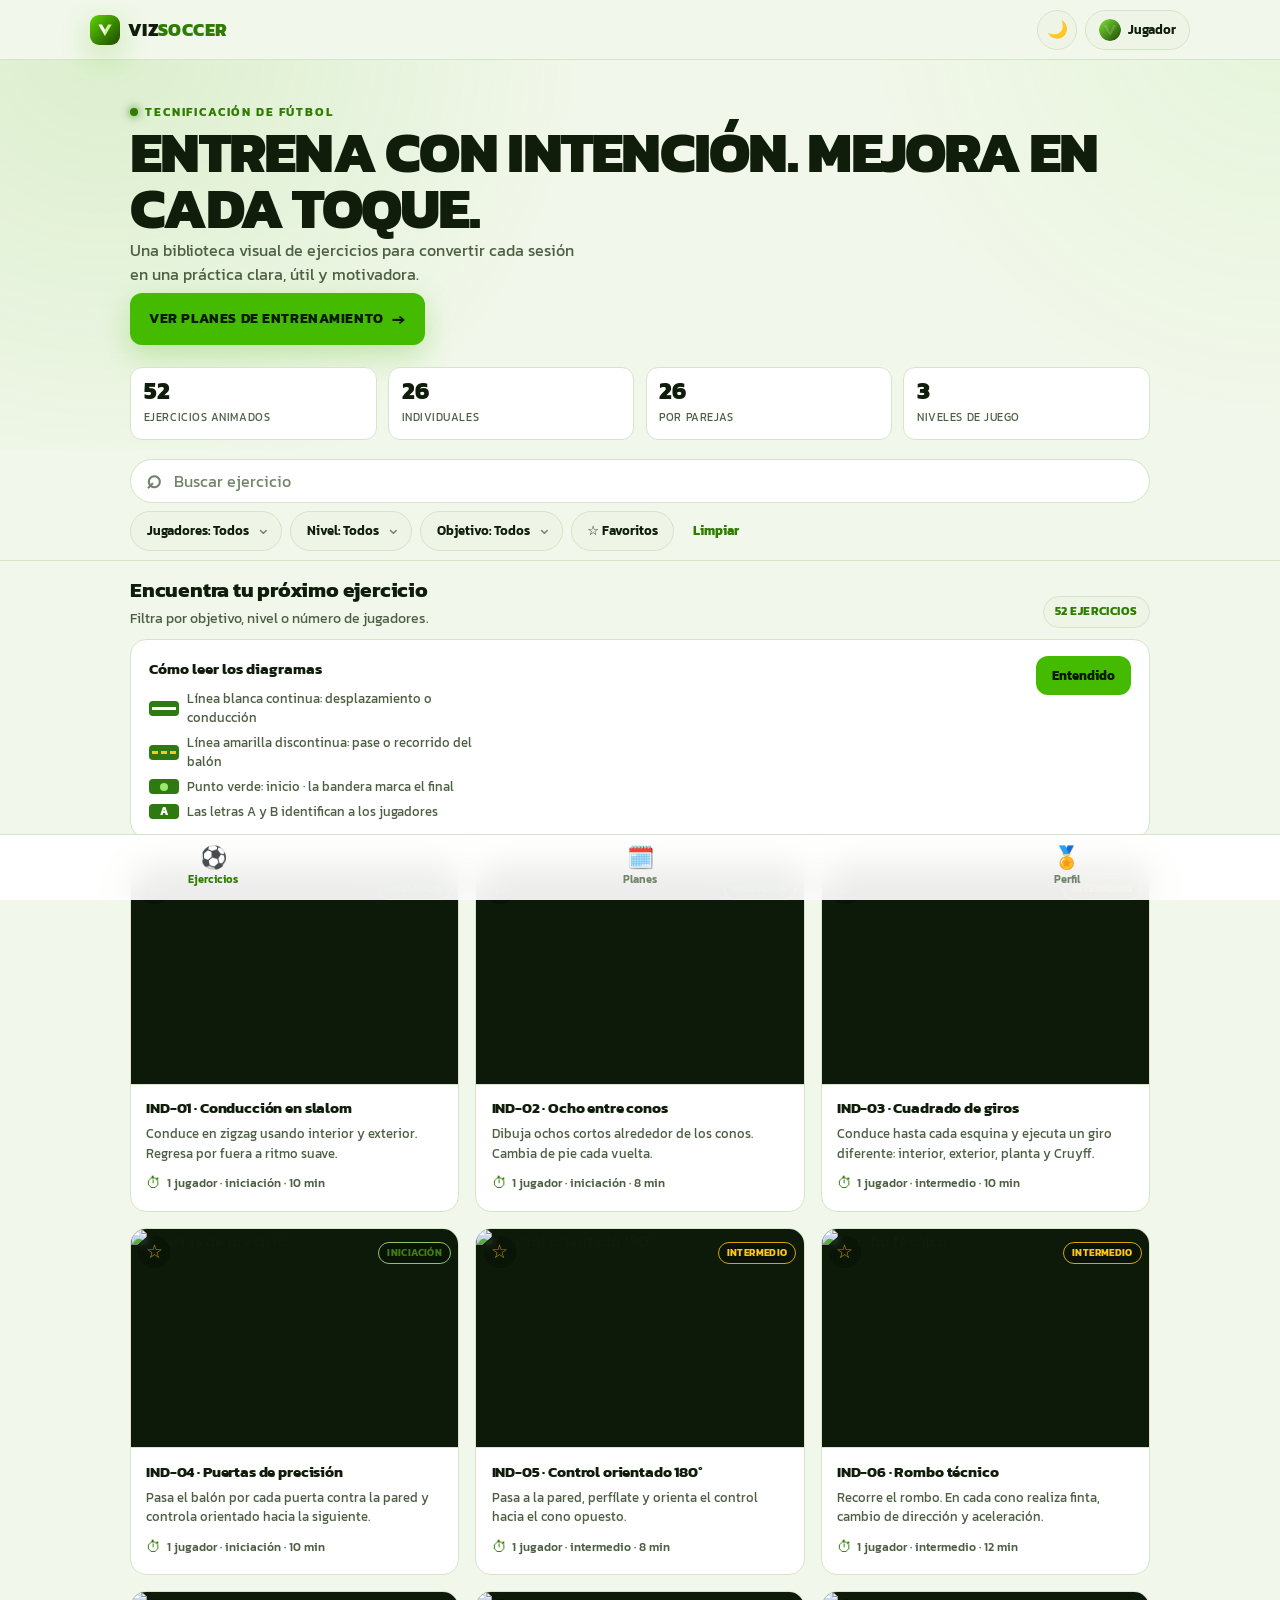
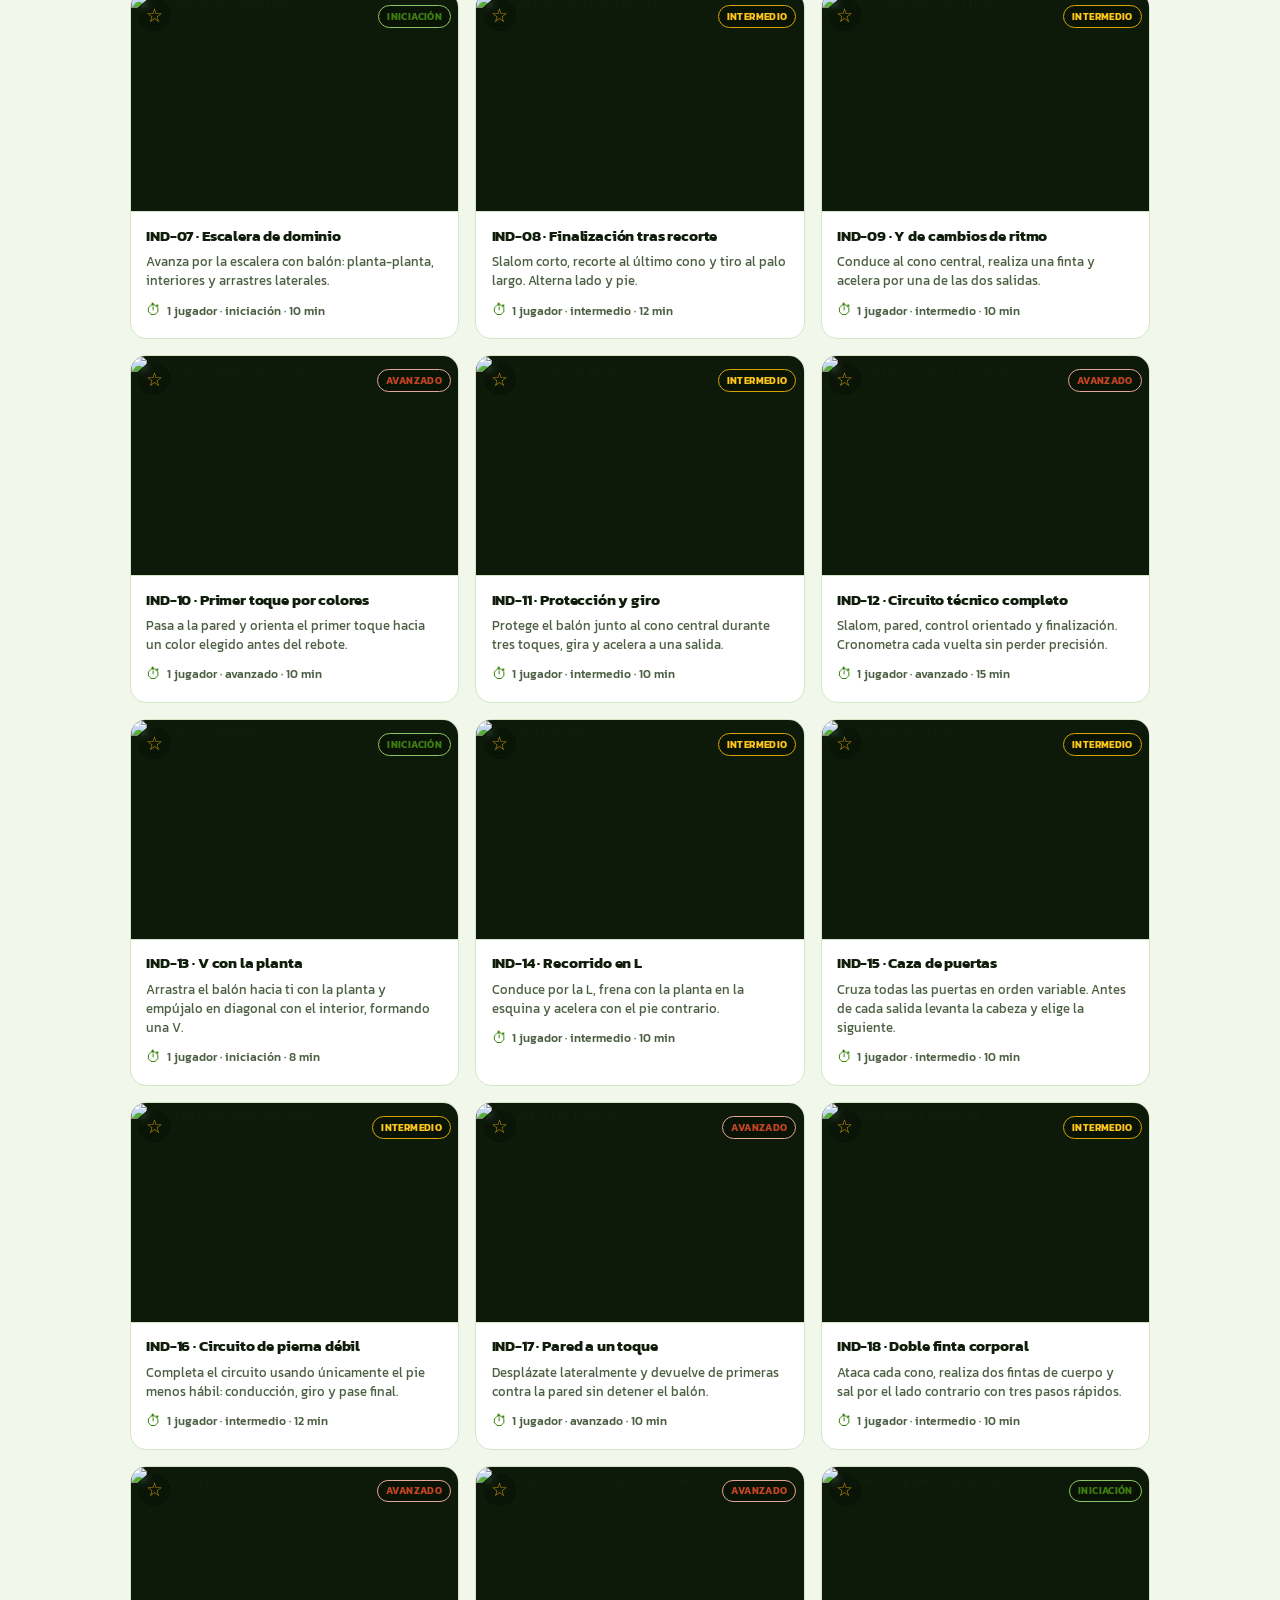
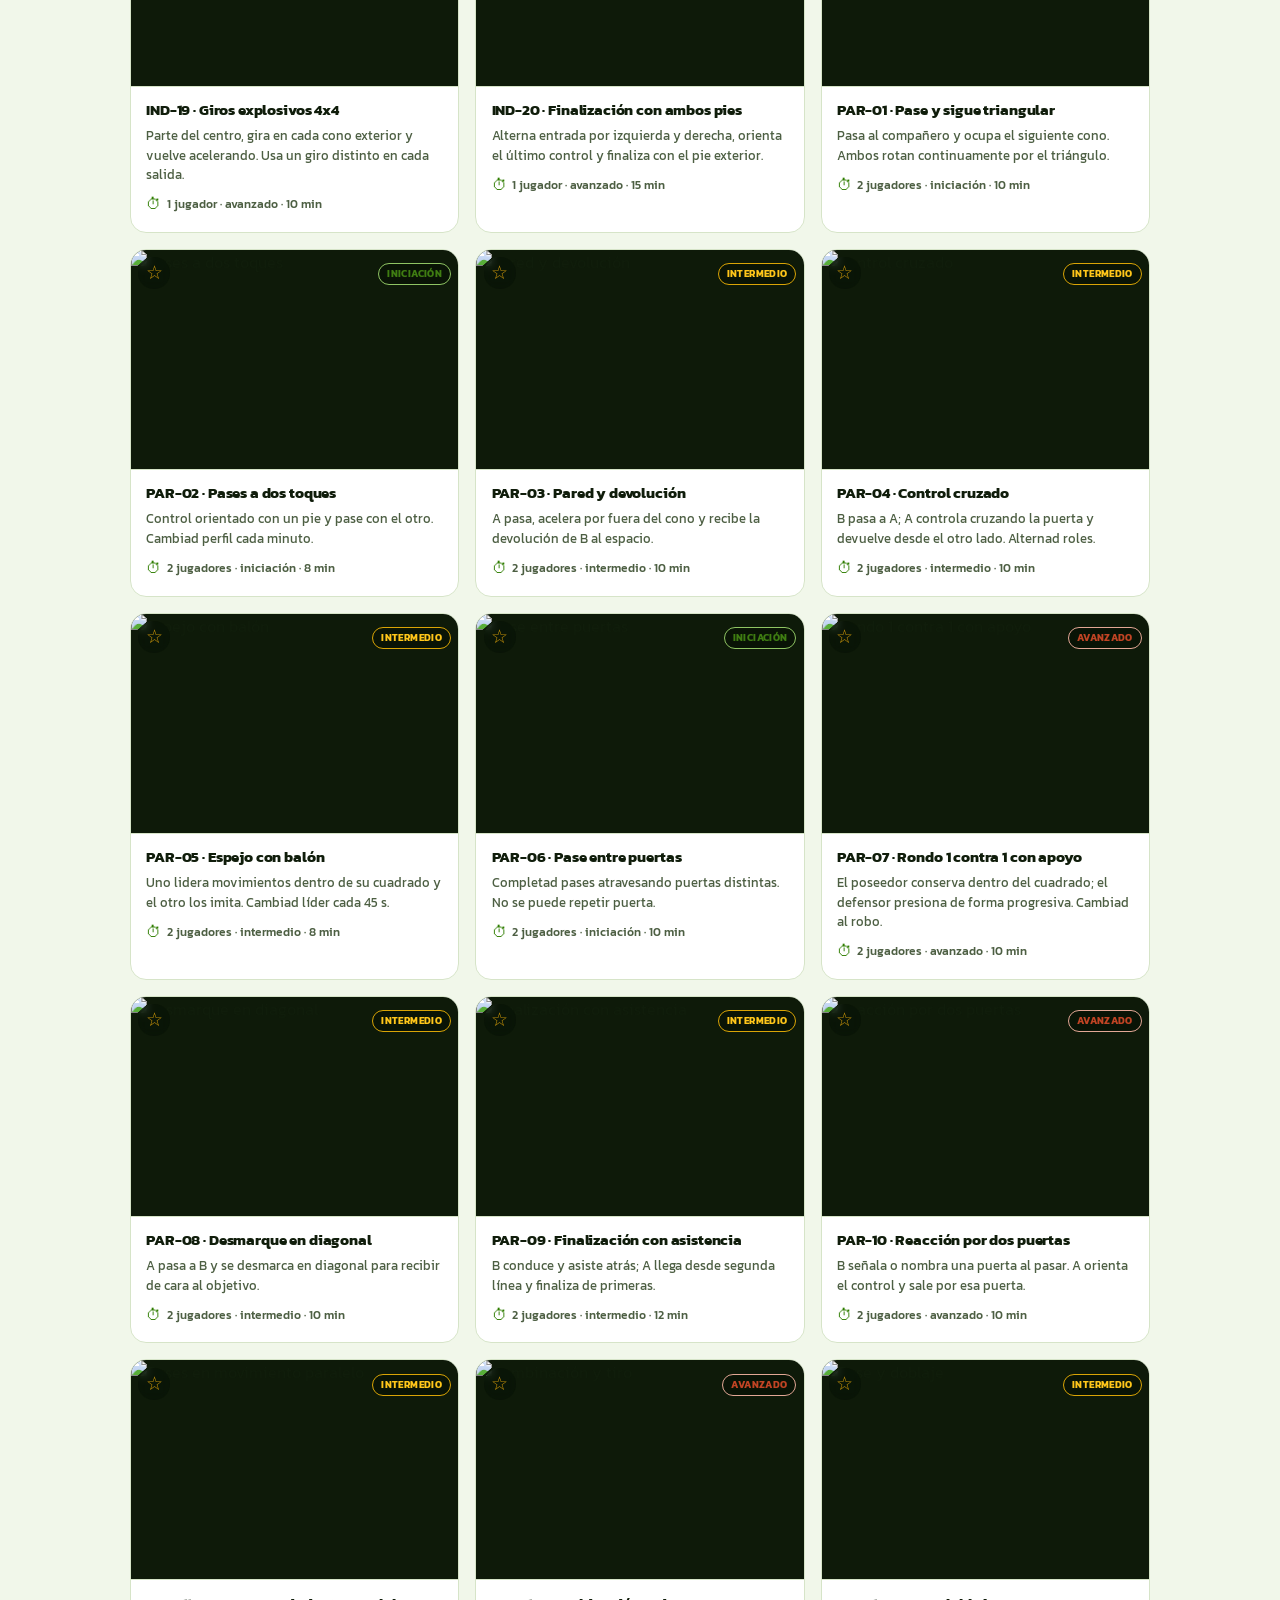
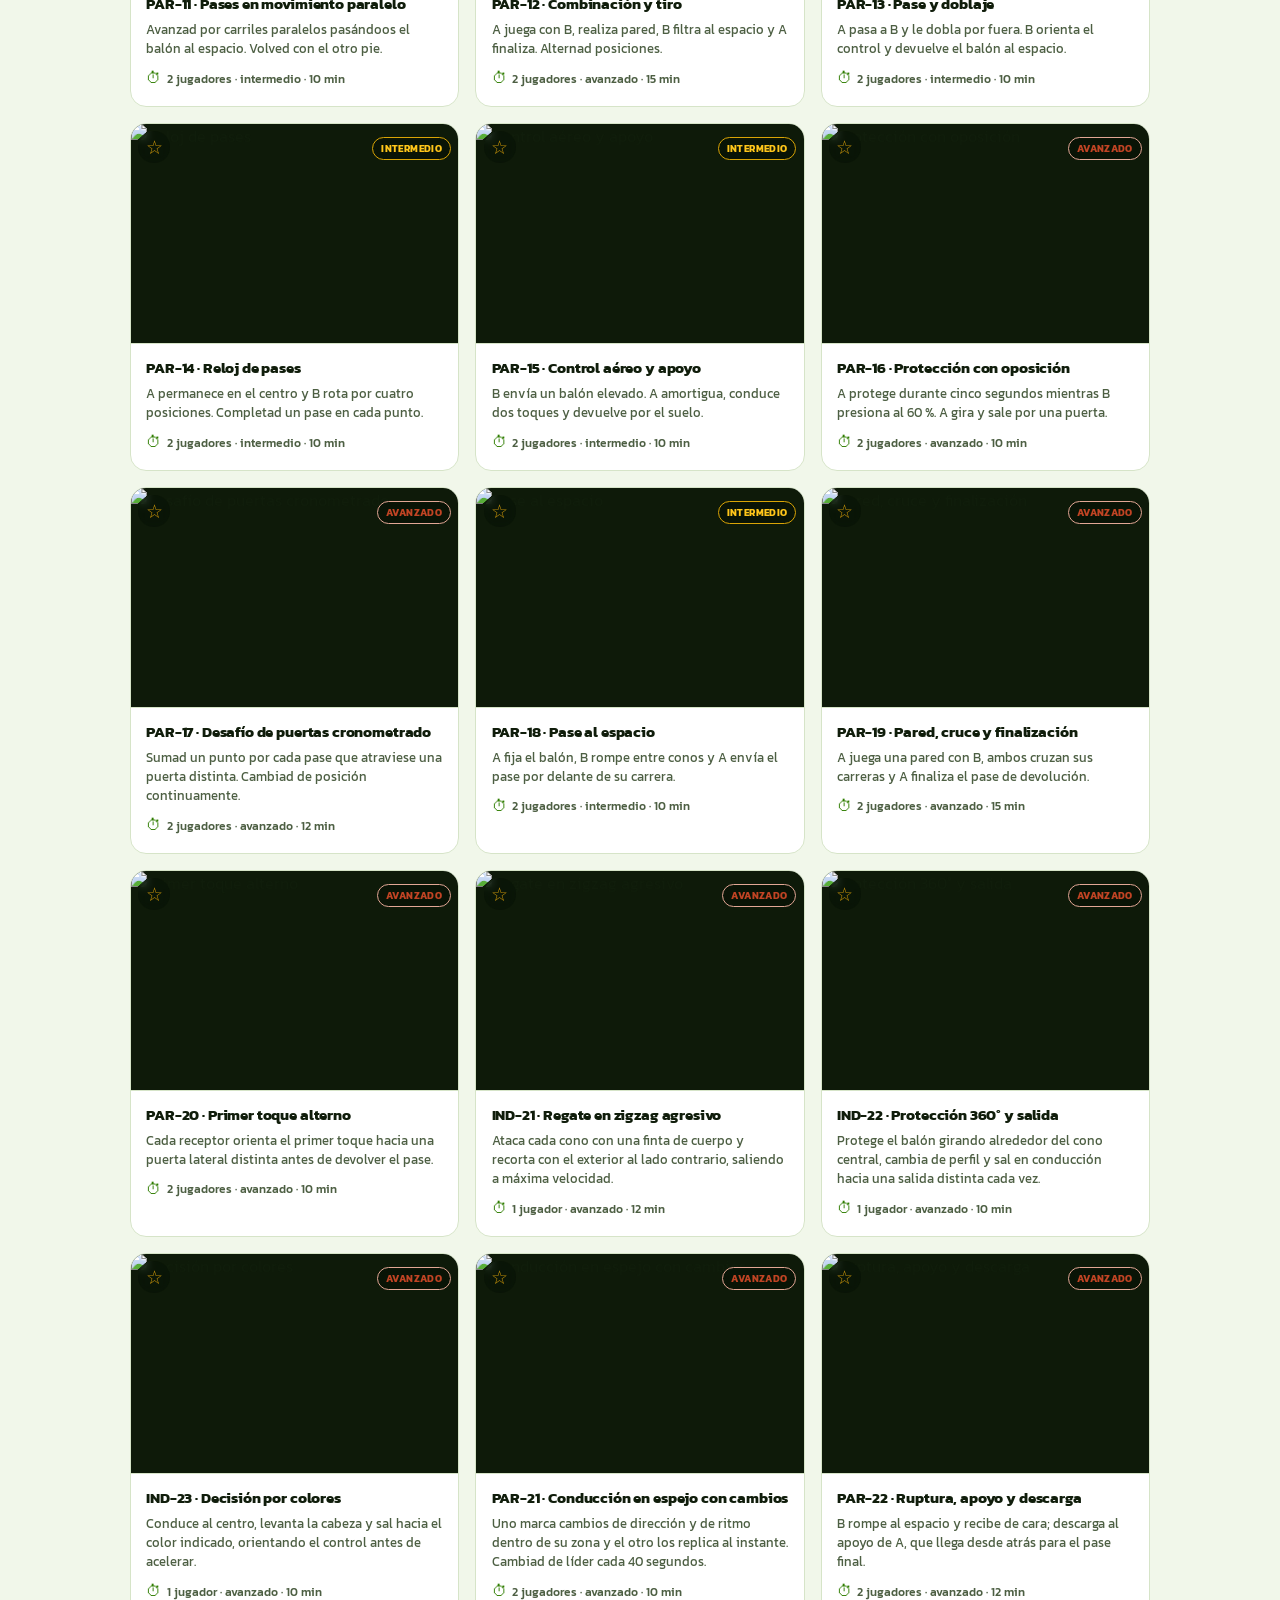
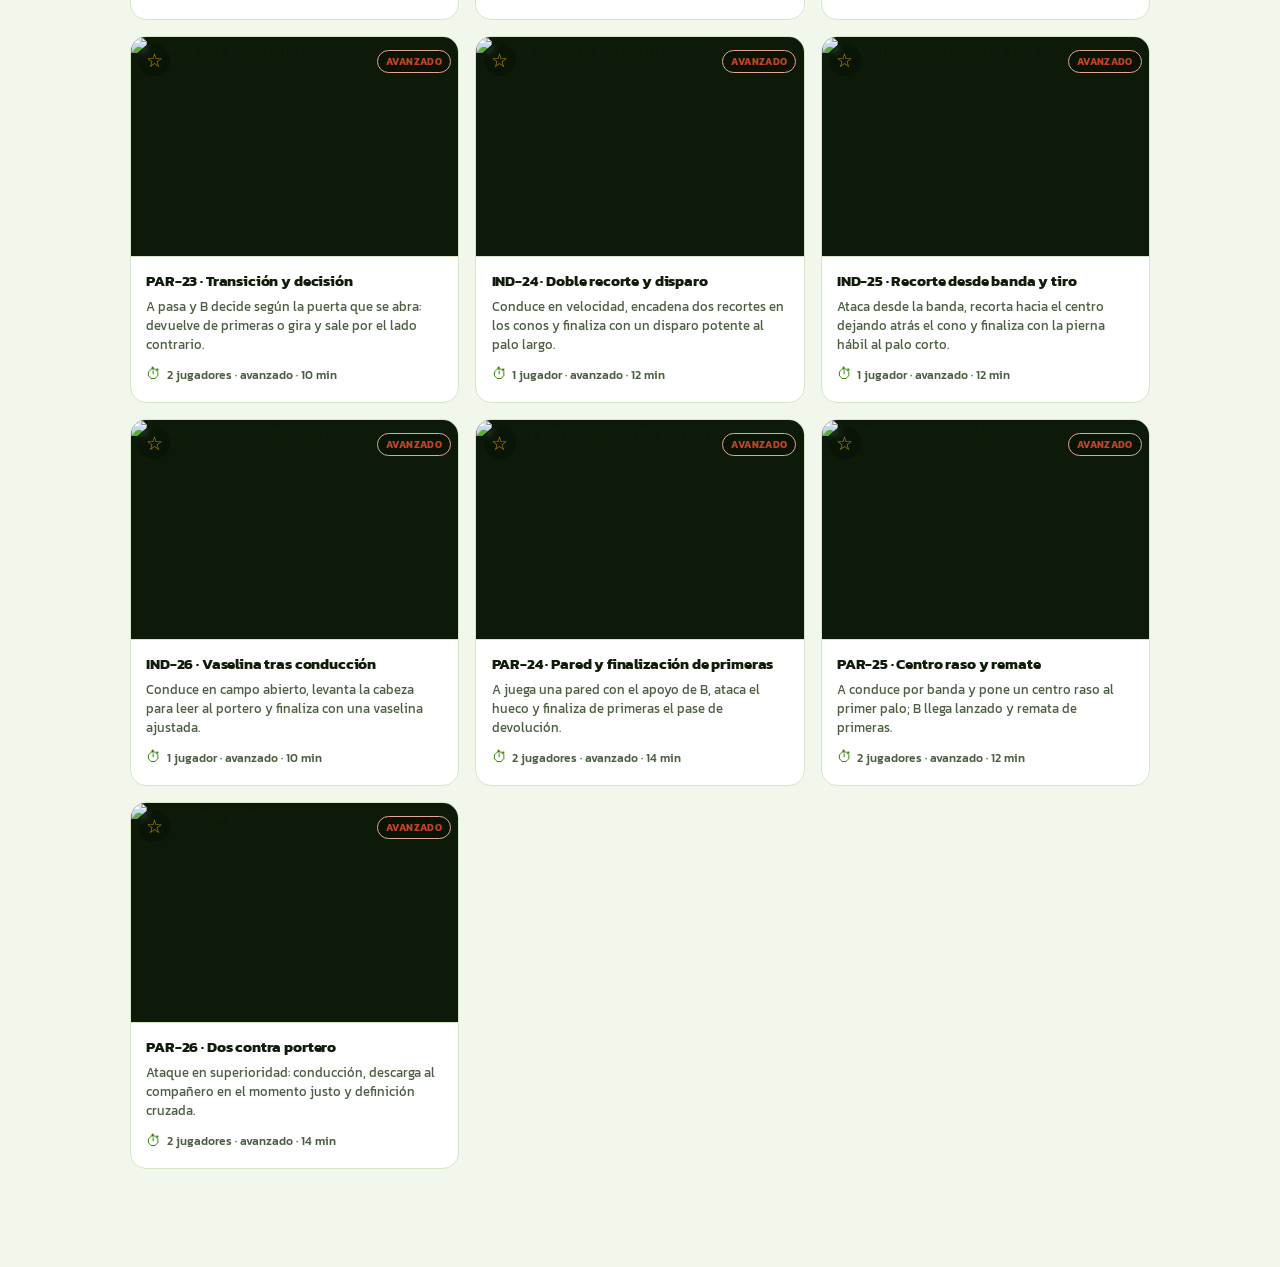
==== commit 59007100: "Añadir perfiles, ficha de jugador y retos, con la app en tres pestañas Adopta las convenciones de bo" ====
--- a/index.html
+++ b/index.html
@@ -1 +1 @@
-<!doctype html><html lang="es"><meta charset="utf-8"><meta name="viewport" content="width=device-width,initial-scale=1,viewport-fit=cover"><meta name="description" content="Biblioteca visual de tecnificación de fútbol: 52 ejercicios animados con filtros por objetivo, nivel y número de jugadores."><meta name="theme-color" content="#0a1409"><script>try{var _t=JSON.parse(localStorage.getItem('ft:tema'));document.documentElement.dataset.theme=_t||'dark'}catch(e){}</script><link rel="preconnect" href="https://fonts.googleapis.com"><link rel="preconnect" href="https://fonts.gstatic.com" crossorigin><link href="https://fonts.googleapis.com/css2?family=Kanit:ital,wght@0,300;0,400;0,500;0,600;0,700;0,800;1,600;1,800&display=swap" rel="stylesheet" media="print" onload="this.media='all'"><noscript><link href="https://fonts.googleapis.com/css2?family=Kanit:wght@300;400;500;600;700;800&display=swap" rel="stylesheet"></noscript><link rel="manifest" href="manifest.webmanifest"><link rel="icon" type="image/png" href="icon-192.png"><link rel="apple-touch-icon" href="apple-touch-icon.png"><title>VizSoccer · Tecnificación de fútbol</title><style>*{box-sizing:border-box}body{margin:0;font:16px system-ui;background:#f1f7ea;color:#101d0b}header{background:linear-gradient(135deg,#1a4700,#44bb00);color:white;padding:30px max(20px,5vw)}h1{margin:0 0 8px}header p{margin:0;color:#e0f5cc}header a{display:inline-block;margin-top:16px;padding:9px 14px;border-radius:9px;background:white;color:#2f7d00;text-decoration:none;font-weight:700}.filters{position:sticky;top:0;background:#fffe;padding:14px max(20px,5vw);display:flex;flex-wrap:wrap;gap:10px;box-shadow:0 2px 12px #0002;z-index:2;backdrop-filter:blur(10px)}select{padding:10px;border:1px solid #d6e4c8;border-radius:8px;background:white}main{padding:24px max(20px,5vw);display:grid;grid-template-columns:repeat(auto-fit,minmax(320px,1fr));gap:18px}.card{background:white;border-radius:16px;overflow:hidden;box-shadow:0 6px 24px #101d0b18;transition:.2s}.card:hover{transform:translateY(-3px);box-shadow:0 10px 30px #101d0b28}.card img{width:100%;display:block}.card div{padding:14px}.card span{display:block;color:#4d5f43;margin-top:6px}.card p{font-size:14px;line-height:1.45}.hide{display:none}</style><link rel="stylesheet" href="ui.css"><header><h1>VizSoccer</h1><p>52 ejercicios animados: 26 individuales y 26 por parejas</p><a href="planes.html">Ver planes de 3 días por semana</a></header><div class="filters"><select id="p"><option value="">Jugadores: todos</option><option value="1">1 jugador</option><option value="2">2 jugadores</option></select><select id="n"><option value="">Nivel: todos</option><option>iniciación</option><option>intermedio</option><option>avanzado</option></select><select id="o"><option value="">Objetivo: todos</option><option>conducción</option><option>giros</option><option>pase</option><option>control</option><option>coordinación</option><option>tiro</option><option>protección</option><option>mixto</option><option>dominio</option><option>reacción</option><option>regate</option><option>pared</option><option>precisión</option><option>desmarque</option></select></div><main><article class="card" data-p="1" data-o="conducción" data-n="iniciación"><img loading="lazy" src="webp/ind-01-conduccion-en-slalom.webp" alt="Conducción en slalom"><div><b>IND-01 · Conducción en slalom</b><span>1 jugador · iniciación · 10 min</span><p>Conduce en zigzag usando interior y exterior. Regresa por fuera a ritmo suave.</p><p><b>Secuencia:</b> Conducción técnica → Cambio o gesto → Salida controlada</p></div></article><article class="card" data-p="1" data-o="conducción" data-n="iniciación"><img loading="lazy" src="webp/ind-02-ocho-entre-conos.webp" alt="Ocho entre conos"><div><b>IND-02 · Ocho entre conos</b><span>1 jugador · iniciación · 8 min</span><p>Dibuja ochos cortos alrededor de los conos. Cambia de pie cada vuelta.</p><p><b>Secuencia:</b> Conducción técnica → Cambio o gesto → Salida controlada</p></div></article><article class="card" data-p="1" data-o="giros" data-n="intermedio"><img loading="lazy" src="webp/ind-03-cuadrado-de-giros.webp" alt="Cuadrado de giros"><div><b>IND-03 · Cuadrado de giros</b><span>1 jugador · intermedio · 10 min</span><p>Conduce hasta cada esquina y ejecuta un giro diferente: interior, exterior, planta y Cruyff.</p><p><b>Secuencia:</b> Conducción técnica → Cambio o gesto → Salida controlada</p></div></article><article class="card" data-p="1" data-o="pase" data-n="iniciación"><img loading="lazy" src="webp/ind-04-puertas-de-precision.webp" alt="Puertas de precisión"><div><b>IND-04 · Puertas de precisión</b><span>1 jugador · iniciación · 10 min</span><p>Pasa el balón por cada puerta contra la pared y controla orientado hacia la siguiente.</p><p><b>Secuencia:</b> Conduce a la puerta → Pase a la pared → Control hacia la siguiente</p></div></article><article class="card" data-p="1" data-o="control" data-n="intermedio"><img loading="lazy" src="webp/ind-05-control-orientado-180-.webp" alt="Control orientado 180°"><div><b>IND-05 · Control orientado 180°</b><span>1 jugador · intermedio · 8 min</span><p>Pasa a la pared, perfílate y orienta el control hacia el cono opuesto.</p><p><b>Secuencia:</b> Pase a la pared → Perfil corporal → Control orientado 180°</p></div></article><article class="card" data-p="1" data-o="conducción" data-n="intermedio"><img loading="lazy" src="webp/ind-06-rombo-tecnico.webp" alt="Rombo técnico"><div><b>IND-06 · Rombo técnico</b><span>1 jugador · intermedio · 12 min</span><p>Recorre el rombo. En cada cono realiza finta, cambio de dirección y aceleración.</p><p><b>Secuencia:</b> Conducción técnica → Cambio o gesto → Salida controlada</p></div></article><article class="card" data-p="1" data-o="coordinación" data-n="iniciación"><img loading="lazy" src="webp/ind-07-escalera-de-dominio.webp" alt="Escalera de dominio"><div><b>IND-07 · Escalera de dominio</b><span>1 jugador · iniciación · 10 min</span><p>Avanza por la escalera con balón: planta-planta, interiores y arrastres laterales.</p><p><b>Secuencia:</b> Conducción técnica → Cambio o gesto → Salida controlada</p></div></article><article class="card" data-p="1" data-o="tiro" data-n="intermedio"><img loading="lazy" src="webp/ind-08-finalizacion-tras-recorte.webp" alt="Finalización tras recorte"><div><b>IND-08 · Finalización tras recorte</b><span>1 jugador · intermedio · 12 min</span><p>Slalom corto, recorte al último cono y tiro al palo largo. Alterna lado y pie.</p><p><b>Secuencia:</b> Slalom → Recorte → Tiro al palo largo</p></div></article><article class="card" data-p="1" data-o="conducción" data-n="intermedio"><img loading="lazy" src="webp/ind-09-y-de-cambios-de-ritmo.webp" alt="Y de cambios de ritmo"><div><b>IND-09 · Y de cambios de ritmo</b><span>1 jugador · intermedio · 10 min</span><p>Conduce al cono central, realiza una finta y acelera por una de las dos salidas.</p><p><b>Secuencia:</b> Conducción técnica → Cambio o gesto → Salida controlada</p></div></article><article class="card" data-p="1" data-o="control" data-n="avanzado"><img loading="lazy" src="webp/ind-10-primer-toque-por-colores.webp" alt="Primer toque por colores"><div><b>IND-10 · Primer toque por colores</b><span>1 jugador · avanzado · 10 min</span><p>Pasa a la pared y orienta el primer toque hacia un color elegido antes del rebote.</p><p><b>Secuencia:</b> Pase a la pared → Escanea el color → Primer toque hacia la puerta</p></div></article><article class="card" data-p="1" data-o="protección" data-n="intermedio"><img loading="lazy" src="webp/ind-11-proteccion-y-giro.webp" alt="Protección y giro"><div><b>IND-11 · Protección y giro</b><span>1 jugador · intermedio · 10 min</span><p>Protege el balón junto al cono central durante tres toques, gira y acelera a una salida.</p><p><b>Secuencia:</b> Conducción técnica → Cambio o gesto → Salida controlada</p></div></article><article class="card" data-p="1" data-o="mixto" data-n="avanzado"><img loading="lazy" src="webp/ind-12-circuito-tecnico-completo.webp" alt="Circuito técnico completo"><div><b>IND-12 · Circuito técnico completo</b><span>1 jugador · avanzado · 15 min</span><p>Slalom, pared, control orientado y finalización. Cronometra cada vuelta sin perder precisión.</p><p><b>Secuencia:</b> Slalom → Pared y control → Finalización</p></div></article><article class="card" data-p="1" data-o="dominio" data-n="iniciación"><img loading="lazy" src="webp/ind-13-v-con-la-planta.webp" alt="V con la planta"><div><b>IND-13 · V con la planta</b><span>1 jugador · iniciación · 8 min</span><p>Arrastra el balón hacia ti con la planta y empújalo en diagonal con el interior, formando una V.</p><p><b>Secuencia:</b> Conducción técnica → Cambio o gesto → Salida controlada</p></div></article><article class="card" data-p="1" data-o="giros" data-n="intermedio"><img loading="lazy" src="webp/ind-14-recorrido-en-l.webp" alt="Recorrido en L"><div><b>IND-14 · Recorrido en L</b><span>1 jugador · intermedio · 10 min</span><p>Conduce por la L, frena con la planta en la esquina y acelera con el pie contrario.</p><p><b>Secuencia:</b> Conducción técnica → Cambio o gesto → Salida controlada</p></div></article><article class="card" data-p="1" data-o="reacción" data-n="intermedio"><img loading="lazy" src="webp/ind-15-caza-de-puertas.webp" alt="Caza de puertas"><div><b>IND-15 · Caza de puertas</b><span>1 jugador · intermedio · 10 min</span><p>Cruza todas las puertas en orden variable. Antes de cada salida levanta la cabeza y elige la siguiente.</p><p><b>Secuencia:</b> Conducción técnica → Cambio o gesto → Salida controlada</p></div></article><article class="card" data-p="1" data-o="conducción" data-n="intermedio"><img loading="lazy" src="webp/ind-16-circuito-de-pierna-debil.webp" alt="Circuito de pierna débil"><div><b>IND-16 · Circuito de pierna débil</b><span>1 jugador · intermedio · 12 min</span><p>Completa el circuito usando únicamente el pie menos hábil: conducción, giro y pase final.</p><p><b>Secuencia:</b> Solo pie débil → Giro con planta → Pase final</p></div></article><article class="card" data-p="1" data-o="pase" data-n="avanzado"><img loading="lazy" src="webp/ind-17-pared-a-un-toque.webp" alt="Pared a un toque"><div><b>IND-17 · Pared a un toque</b><span>1 jugador · avanzado · 10 min</span><p>Desplázate lateralmente y devuelve de primeras contra la pared sin detener el balón.</p><p><b>Secuencia:</b> Pase de primeras → Desplazamiento lateral → Repite sin detener el balón</p></div></article><article class="card" data-p="1" data-o="regate" data-n="intermedio"><img loading="lazy" src="webp/ind-18-doble-finta-corporal.webp" alt="Doble finta corporal"><div><b>IND-18 · Doble finta corporal</b><span>1 jugador · intermedio · 10 min</span><p>Ataca cada cono, realiza dos fintas de cuerpo y sal por el lado contrario con tres pasos rápidos.</p><p><b>Secuencia:</b> Conducción técnica → Cambio o gesto → Salida controlada</p></div></article><article class="card" data-p="1" data-o="giros" data-n="avanzado"><img loading="lazy" src="webp/ind-19-giros-explosivos-4x4.webp" alt="Giros explosivos 4x4"><div><b>IND-19 · Giros explosivos 4x4</b><span>1 jugador · avanzado · 10 min</span><p>Parte del centro, gira en cada cono exterior y vuelve acelerando. Usa un giro distinto en cada salida.</p><p><b>Secuencia:</b> Conducción técnica → Cambio o gesto → Salida controlada</p></div></article><article class="card" data-p="1" data-o="tiro" data-n="avanzado"><img loading="lazy" src="webp/ind-20-finalizacion-con-ambos-pies.webp" alt="Finalización con ambos pies"><div><b>IND-20 · Finalización con ambos pies</b><span>1 jugador · avanzado · 15 min</span><p>Alterna entrada por izquierda y derecha, orienta el último control y finaliza con el pie exterior.</p><p><b>Secuencia:</b> Entrada izquierda y tiro → Cambio de lado → Entrada derecha y tiro</p></div></article><article class="card" data-p="2" data-o="pase" data-n="iniciación"><img loading="lazy" src="webp/par-01-pase-y-sigue-triangular.webp" alt="Pase y sigue triangular"><div><b>PAR-01 · Pase y sigue triangular</b><span>2 jugadores · iniciación · 10 min</span><p>Pasa al compañero y ocupa el siguiente cono. Ambos rotan continuamente por el triángulo.</p><p><b>Secuencia:</b> A pasa a B → A ocupa el vértice libre → B pasa a A</p></div></article><article class="card" data-p="2" data-o="pase" data-n="iniciación"><img loading="lazy" src="webp/par-02-pases-a-dos-toques.webp" alt="Pases a dos toques"><div><b>PAR-02 · Pases a dos toques</b><span>2 jugadores · iniciación · 8 min</span><p>Control orientado con un pie y pase con el otro. Cambiad perfil cada minuto.</p><p><b>Secuencia:</b> Control orientado → Pase con el otro pie → Cambio de receptor</p></div></article><article class="card" data-p="2" data-o="pared" data-n="intermedio"><img loading="lazy" src="webp/par-03-pared-y-devolucion.webp" alt="Pared y devolución"><div><b>PAR-03 · Pared y devolución</b><span>2 jugadores · intermedio · 10 min</span><p>A pasa, acelera por fuera del cono y recibe la devolución de B al espacio.</p><p><b>Secuencia:</b> A pasa a B → A acelera por fuera → B devuelve al espacio</p></div></article><article class="card" data-p="2" data-o="control" data-n="intermedio"><img loading="lazy" src="webp/par-04-control-cruzado.webp" alt="Control cruzado"><div><b>PAR-04 · Control cruzado</b><span>2 jugadores · intermedio · 10 min</span><p>B pasa a A; A controla cruzando la puerta y devuelve desde el otro lado. Alternad roles.</p><p><b>Secuencia:</b> B pasa a A → A cruza la puerta con el control → A devuelve a B</p></div></article><article class="card" data-p="2" data-o="conducción" data-n="intermedio"><img loading="lazy" src="webp/par-05-espejo-con-balon.webp" alt="Espejo con balón"><div><b>PAR-05 · Espejo con balón</b><span>2 jugadores · intermedio · 8 min</span><p>Uno lidera movimientos dentro de su cuadrado y el otro los imita. Cambiad líder cada 45 s.</p><p><b>Secuencia:</b> A lidera → B copia el gesto → Cambio de dirección sincronizado</p></div></article><article class="card" data-p="2" data-o="precisión" data-n="iniciación"><img loading="lazy" src="webp/par-06-pase-entre-puertas.webp" alt="Pase entre puertas"><div><b>PAR-06 · Pase entre puertas</b><span>2 jugadores · iniciación · 10 min</span><p>Completad pases atravesando puertas distintas. No se puede repetir puerta.</p><p><b>Secuencia:</b> A elige una puerta → Pase a B → B cambia de puerta y devuelve</p></div></article><article class="card" data-p="2" data-o="protección" data-n="avanzado"><img loading="lazy" src="webp/par-07-rondo-1-contra-1-con-apoyo.webp" alt="Rondo 1 contra 1 con apoyo"><div><b>PAR-07 · Rondo 1 contra 1 con apoyo</b><span>2 jugadores · avanzado · 10 min</span><p>El poseedor conserva dentro del cuadrado; el defensor presiona de forma progresiva. Cambiad al robo.</p><p><b>Secuencia:</b> A protege y cambia de dirección → B presiona progresivamente → Cambio de rol al robo</p></div></article><article class="card" data-p="2" data-o="pase" data-n="intermedio"><img loading="lazy" src="webp/par-08-desmarque-en-diagonal.webp" alt="Desmarque en diagonal"><div><b>PAR-08 · Desmarque en diagonal</b><span>2 jugadores · intermedio · 10 min</span><p>A pasa a B y se desmarca en diagonal para recibir de cara al objetivo.</p><p><b>Secuencia:</b> A pasa a B → A se desmarca en diagonal → B devuelve al espacio</p></div></article><article class="card" data-p="2" data-o="tiro" data-n="intermedio"><img loading="lazy" src="webp/par-09-finalizacion-con-asistencia.webp" alt="Finalización con asistencia"><div><b>PAR-09 · Finalización con asistencia</b><span>2 jugadores · intermedio · 12 min</span><p>B conduce y asiste atrás; A llega desde segunda línea y finaliza de primeras.</p><p><b>Secuencia:</b> B conduce → Asistencia atrás → A llega y finaliza</p></div></article><article class="card" data-p="2" data-o="reacción" data-n="avanzado"><img loading="lazy" src="webp/par-10-reaccion-por-dos-puertas.webp" alt="Reacción por dos puertas"><div><b>PAR-10 · Reacción por dos puertas</b><span>2 jugadores · avanzado · 10 min</span><p>B señala o nombra una puerta al pasar. A orienta el control y sale por esa puerta.</p><p><b>Secuencia:</b> B indica puerta y pasa → A orienta el control → A sale por la puerta</p></div></article><article class="card" data-p="2" data-o="pase" data-n="intermedio"><img loading="lazy" src="webp/par-11-pases-en-movimiento-paralelo.webp" alt="Pases en movimiento paralelo"><div><b>PAR-11 · Pases en movimiento paralelo</b><span>2 jugadores · intermedio · 10 min</span><p>Avanzad por carriles paralelos pasándoos el balón al espacio. Volved con el otro pie.</p><p><b>Secuencia:</b> Avance en paralelo → Pase al espacio → Receptor acompaña la carrera</p></div></article><article class="card" data-p="2" data-o="mixto" data-n="avanzado"><img loading="lazy" src="webp/par-12-combinacion-y-tiro.webp" alt="Combinación y tiro"><div><b>PAR-12 · Combinación y tiro</b><span>2 jugadores · avanzado · 15 min</span><p>A juega con B, realiza pared, B filtra al espacio y A finaliza. Alternad posiciones.</p><p><b>Secuencia:</b> A juega con B → Pared y desmarque → A controla y finaliza</p></div></article><article class="card" data-p="2" data-o="pase" data-n="intermedio"><img loading="lazy" src="webp/par-13-pase-y-doblaje.webp" alt="Pase y doblaje"><div><b>PAR-13 · Pase y doblaje</b><span>2 jugadores · intermedio · 10 min</span><p>A pasa a B y le dobla por fuera. B orienta el control y devuelve el balón al espacio.</p><p><b>Secuencia:</b> A pasa a B → A dobla por fuera → B devuelve al espacio</p></div></article><article class="card" data-p="2" data-o="precisión" data-n="intermedio"><img loading="lazy" src="webp/par-14-reloj-de-pases.webp" alt="Reloj de pases"><div><b>PAR-14 · Reloj de pases</b><span>2 jugadores · intermedio · 10 min</span><p>A permanece en el centro y B rota por cuatro posiciones. Completad un pase en cada punto.</p><p><b>Secuencia:</b> Pase desde el centro → B cambia de posición → Devolución y siguiente punto</p></div></article><article class="card" data-p="2" data-o="control" data-n="intermedio"><img loading="lazy" src="webp/par-15-control-aereo-y-apoyo.webp" alt="Control aéreo y apoyo"><div><b>PAR-15 · Control aéreo y apoyo</b><span>2 jugadores · intermedio · 10 min</span><p>B envía un balón elevado. A amortigua, conduce dos toques y devuelve por el suelo.</p><p><b>Secuencia:</b> B envía balón aéreo → A amortigua y conduce → Devolución por el suelo</p></div></article><article class="card" data-p="2" data-o="protección" data-n="avanzado"><img loading="lazy" src="webp/par-16-proteccion-con-oposicion.webp" alt="Protección con oposición"><div><b>PAR-16 · Protección con oposición</b><span>2 jugadores · avanzado · 10 min</span><p>A protege durante cinco segundos mientras B presiona al 60 %. A gira y sale por una puerta.</p><p><b>Secuencia:</b> A protege el balón → B presiona sin robar → A gira y sale por la puerta</p></div></article><article class="card" data-p="2" data-o="precisión" data-n="avanzado"><img loading="lazy" src="webp/par-17-desafio-de-puertas-cronometrado.webp" alt="Desafío de puertas cronometrado"><div><b>PAR-17 · Desafío de puertas cronometrado</b><span>2 jugadores · avanzado · 12 min</span><p>Sumad un punto por cada pase que atraviese una puerta distinta. Cambiad de posición continuamente.</p><p><b>Secuencia:</b> A y B buscan puerta → Pase válido suma punto → Reposición para otra puerta</p></div></article><article class="card" data-p="2" data-o="desmarque" data-n="intermedio"><img loading="lazy" src="webp/par-18-pase-al-espacio.webp" alt="Pase al espacio"><div><b>PAR-18 · Pase al espacio</b><span>2 jugadores · intermedio · 10 min</span><p>A fija el balón, B rompe entre conos y A envía el pase por delante de su carrera.</p><p><b>Secuencia:</b> B inicia la ruptura → A espera y temporiza → Pase por delante de B</p></div></article><article class="card" data-p="2" data-o="tiro" data-n="avanzado"><img loading="lazy" src="webp/par-19-pared-cruce-y-finalizacion.webp" alt="Pared, cruce y finalización"><div><b>PAR-19 · Pared, cruce y finalización</b><span>2 jugadores · avanzado · 15 min</span><p>A juega una pared con B, ambos cruzan sus carreras y A finaliza el pase de devolución.</p><p><b>Secuencia:</b> A juega pared con B → Carreras cruzadas → Devolución y tiro</p></div></article><article class="card" data-p="2" data-o="control" data-n="avanzado"><img loading="lazy" src="webp/par-20-primer-toque-alterno.webp" alt="Primer toque alterno"><div><b>PAR-20 · Primer toque alterno</b><span>2 jugadores · avanzado · 10 min</span><p>Cada receptor orienta el primer toque hacia una puerta lateral distinta antes de devolver el pase.</p><p><b>Secuencia:</b> Pase y control hacia puerta alta → Devolución → Control alterno hacia puerta baja</p></div></article><article class="card" data-p="1" data-o="regate" data-n="avanzado"><img loading="lazy" src="webp/ind-21-regate-en-zigzag-agresivo.webp" alt="Regate en zigzag agresivo"><div><b>IND-21 · Regate en zigzag agresivo</b><span>1 jugador · avanzado · 12 min</span><p>Ataca cada cono con una finta de cuerpo y recorta con el exterior al lado contrario, saliendo a máxima velocidad.</p><p><b>Secuencia:</b> Ataca el cono → Finta y recorte → Salida en velocidad</p></div></article><article class="card" data-p="1" data-o="protección" data-n="avanzado"><img loading="lazy" src="webp/ind-22-proteccion-360-y-salida.webp" alt="Protección 360° y salida"><div><b>IND-22 · Protección 360° y salida</b><span>1 jugador · avanzado · 10 min</span><p>Protege el balón girando alrededor del cono central, cambia de perfil y sal en conducción hacia una salida distinta cada vez.</p><p><b>Secuencia:</b> Protege girando → Cambia de perfil → Sal en conducción</p></div></article><article class="card" data-p="1" data-o="reacción" data-n="avanzado"><img loading="lazy" src="webp/ind-23-decision-por-colores.webp" alt="Decisión por colores"><div><b>IND-23 · Decisión por colores</b><span>1 jugador · avanzado · 10 min</span><p>Conduce al centro, levanta la cabeza y sal hacia el color indicado, orientando el control antes de acelerar.</p><p><b>Secuencia:</b> Conduce al centro → Lee el color → Sal orientado</p></div></article><article class="card" data-p="2" data-o="conducción" data-n="avanzado"><img loading="lazy" src="webp/par-21-conduccion-en-espejo-con-cambios.webp" alt="Conducción en espejo con cambios"><div><b>PAR-21 · Conducción en espejo con cambios</b><span>2 jugadores · avanzado · 10 min</span><p>Uno marca cambios de dirección y de ritmo dentro de su zona y el otro los replica al instante. Cambiad de líder cada 40 segundos.</p><p><b>Secuencia:</b> A marca el ritmo → B replica el gesto → Cambio sincronizado</p></div></article><article class="card" data-p="2" data-o="desmarque" data-n="avanzado"><img loading="lazy" src="webp/par-22-ruptura-apoyo-y-descarga.webp" alt="Ruptura, apoyo y descarga"><div><b>PAR-22 · Ruptura, apoyo y descarga</b><span>2 jugadores · avanzado · 12 min</span><p>B rompe al espacio y recibe de cara; descarga al apoyo de A, que llega desde atrás para el pase final.</p><p><b>Secuencia:</b> B rompe al espacio → Recibe de cara → Descarga y pase final</p></div></article><article class="card" data-p="2" data-o="reacción" data-n="avanzado"><img loading="lazy" src="webp/par-23-transicion-y-decision.webp" alt="Transición y decisión"><div><b>PAR-23 · Transición y decisión</b><span>2 jugadores · avanzado · 10 min</span><p>A pasa y B decide según la puerta que se abra: devuelve de primeras o gira y sale por el lado contrario.</p><p><b>Secuencia:</b> A pasa → B lee la puerta → Devuelve o gira y sale</p></div></article><article class="card" data-p="1" data-o="tiro" data-n="avanzado"><img loading="lazy" src="webp/ind-24-doble-recorte-y-disparo.webp" alt="Doble recorte y disparo"><div><b>IND-24 · Doble recorte y disparo</b><span>1 jugador · avanzado · 12 min</span><p>Conduce en velocidad, encadena dos recortes en los conos y finaliza con un disparo potente al palo largo.</p><p><b>Secuencia:</b> Conducción en velocidad → Doble recorte → Disparo potente</p></div></article><article class="card" data-p="1" data-o="tiro" data-n="avanzado"><img loading="lazy" src="webp/ind-25-recorte-desde-banda-y-tiro.webp" alt="Recorte desde banda y tiro"><div><b>IND-25 · Recorte desde banda y tiro</b><span>1 jugador · avanzado · 12 min</span><p>Ataca desde la banda, recorta hacia el centro dejando atrás el cono y finaliza con la pierna hábil al palo corto.</p><p><b>Secuencia:</b> Ataca desde la banda → Recorte al centro → Tiro con la pierna hábil</p></div></article><article class="card" data-p="1" data-o="tiro" data-n="avanzado"><img loading="lazy" src="webp/ind-26-vaselina-tras-conduccion.webp" alt="Vaselina tras conducción"><div><b>IND-26 · Vaselina tras conducción</b><span>1 jugador · avanzado · 10 min</span><p>Conduce en campo abierto, levanta la cabeza para leer al portero y finaliza con una vaselina ajustada.</p><p><b>Secuencia:</b> Conducción larga → Levanta la cabeza → Vaselina al portero</p></div></article><article class="card" data-p="2" data-o="tiro" data-n="avanzado"><img loading="lazy" src="webp/par-24-pared-y-finalizacion-de-primeras.webp" alt="Pared y finalización de primeras"><div><b>PAR-24 · Pared y finalización de primeras</b><span>2 jugadores · avanzado · 14 min</span><p>A juega una pared con el apoyo de B, ataca el hueco y finaliza de primeras el pase de devolución.</p><p><b>Secuencia:</b> Pared con el apoyo → Desmarque al hueco → Finaliza de primeras</p></div></article><article class="card" data-p="2" data-o="tiro" data-n="avanzado"><img loading="lazy" src="webp/par-25-centro-raso-y-remate.webp" alt="Centro raso y remate"><div><b>PAR-25 · Centro raso y remate</b><span>2 jugadores · avanzado · 12 min</span><p>A conduce por banda y pone un centro raso al primer palo; B llega lanzado y remata de primeras.</p><p><b>Secuencia:</b> Conducción por banda → Centro raso → Remate de primeras</p></div></article><article class="card" data-p="2" data-o="tiro" data-n="avanzado"><img loading="lazy" src="webp/par-26-dos-contra-portero.webp" alt="Dos contra portero"><div><b>PAR-26 · Dos contra portero</b><span>2 jugadores · avanzado · 14 min</span><p>Ataque en superioridad: conducción, descarga al compañero en el momento justo y definición cruzada.</p><p><b>Secuencia:</b> Ataque 2 contra portero → Descarga al compañero → Definición cruzada</p></div></article></main><script>const q=s=>document.querySelector(s),f=()=>document.querySelectorAll('.card').forEach(c=>c.classList.toggle('hide',(q('#p').value&&c.dataset.p!=q('#p').value)||(q('#n').value&&c.dataset.n!=q('#n').value)||(q('#o').value&&c.dataset.o!=q('#o').value)));document.querySelectorAll('select').forEach(x=>x.onchange=f)</script><script src="data.js"></script><script defer src="ui.js"></script></html>+<!doctype html><html lang="es"><meta charset="utf-8"><meta name="viewport" content="width=device-width,initial-scale=1,viewport-fit=cover"><meta name="description" content="Biblioteca visual de tecnificación de fútbol: 52 ejercicios animados con filtros por objetivo, nivel y número de jugadores."><meta name="theme-color" content="#0a1409"><script>try{var _t=JSON.parse(localStorage.getItem('ft:tema'));document.documentElement.dataset.theme=_t||'dark'}catch(e){}</script><link rel="preconnect" href="https://fonts.googleapis.com"><link rel="preconnect" href="https://fonts.gstatic.com" crossorigin><link href="https://fonts.googleapis.com/css2?family=Kanit:ital,wght@0,300;0,400;0,500;0,600;0,700;0,800;1,600;1,800&display=swap" rel="stylesheet" media="print" onload="this.media='all'"><noscript><link href="https://fonts.googleapis.com/css2?family=Kanit:wght@300;400;500;600;700;800&display=swap" rel="stylesheet"></noscript><link rel="manifest" href="manifest.webmanifest"><link rel="icon" type="image/png" href="icon-192.png"><link rel="apple-touch-icon" href="apple-touch-icon.png"><title>VizSoccer · Tecnificación de fútbol</title><style>*{box-sizing:border-box}body{margin:0;font:16px system-ui;background:#f1f7ea;color:#101d0b}header{background:linear-gradient(135deg,#1a4700,#44bb00);color:white;padding:30px max(20px,5vw)}h1{margin:0 0 8px}header p{margin:0;color:#e0f5cc}header a{display:inline-block;margin-top:16px;padding:9px 14px;border-radius:9px;background:white;color:#2f7d00;text-decoration:none;font-weight:700}.filters{position:sticky;top:0;background:#fffe;padding:14px max(20px,5vw);display:flex;flex-wrap:wrap;gap:10px;box-shadow:0 2px 12px #0002;z-index:2;backdrop-filter:blur(10px)}select{padding:10px;border:1px solid #d6e4c8;border-radius:8px;background:white}main{padding:24px max(20px,5vw);display:grid;grid-template-columns:repeat(auto-fit,minmax(320px,1fr));gap:18px}.card{background:white;border-radius:16px;overflow:hidden;box-shadow:0 6px 24px #101d0b18;transition:.2s}.card:hover{transform:translateY(-3px);box-shadow:0 10px 30px #101d0b28}.card img{width:100%;display:block}.card div{padding:14px}.card span{display:block;color:#4d5f43;margin-top:6px}.card p{font-size:14px;line-height:1.45}.hide{display:none}</style><link rel="stylesheet" href="ui.css"><header><h1>VizSoccer</h1><p>52 ejercicios animados: 26 individuales y 26 por parejas</p><a href="planes.html">Ver planes de 3 días por semana</a></header><div class="filters"><select id="p"><option value="">Jugadores: todos</option><option value="1">1 jugador</option><option value="2">2 jugadores</option></select><select id="n"><option value="">Nivel: todos</option><option>iniciación</option><option>intermedio</option><option>avanzado</option></select><select id="o"><option value="">Objetivo: todos</option><option>conducción</option><option>giros</option><option>pase</option><option>control</option><option>coordinación</option><option>tiro</option><option>protección</option><option>mixto</option><option>dominio</option><option>reacción</option><option>regate</option><option>pared</option><option>precisión</option><option>desmarque</option></select></div><main><article class="card" data-p="1" data-o="conducción" data-n="iniciación"><img loading="lazy" src="webp/ind-01-conduccion-en-slalom.webp" alt="Conducción en slalom"><div><b>IND-01 · Conducción en slalom</b><span>1 jugador · iniciación · 10 min</span><p>Conduce en zigzag usando interior y exterior. Regresa por fuera a ritmo suave.</p><p><b>Secuencia:</b> Conducción técnica → Cambio o gesto → Salida controlada</p></div></article><article class="card" data-p="1" data-o="conducción" data-n="iniciación"><img loading="lazy" src="webp/ind-02-ocho-entre-conos.webp" alt="Ocho entre conos"><div><b>IND-02 · Ocho entre conos</b><span>1 jugador · iniciación · 8 min</span><p>Dibuja ochos cortos alrededor de los conos. Cambia de pie cada vuelta.</p><p><b>Secuencia:</b> Conducción técnica → Cambio o gesto → Salida controlada</p></div></article><article class="card" data-p="1" data-o="giros" data-n="intermedio"><img loading="lazy" src="webp/ind-03-cuadrado-de-giros.webp" alt="Cuadrado de giros"><div><b>IND-03 · Cuadrado de giros</b><span>1 jugador · intermedio · 10 min</span><p>Conduce hasta cada esquina y ejecuta un giro diferente: interior, exterior, planta y Cruyff.</p><p><b>Secuencia:</b> Conducción técnica → Cambio o gesto → Salida controlada</p></div></article><article class="card" data-p="1" data-o="pase" data-n="iniciación"><img loading="lazy" src="webp/ind-04-puertas-de-precision.webp" alt="Puertas de precisión"><div><b>IND-04 · Puertas de precisión</b><span>1 jugador · iniciación · 10 min</span><p>Pasa el balón por cada puerta contra la pared y controla orientado hacia la siguiente.</p><p><b>Secuencia:</b> Conduce a la puerta → Pase a la pared → Control hacia la siguiente</p></div></article><article class="card" data-p="1" data-o="control" data-n="intermedio"><img loading="lazy" src="webp/ind-05-control-orientado-180-.webp" alt="Control orientado 180°"><div><b>IND-05 · Control orientado 180°</b><span>1 jugador · intermedio · 8 min</span><p>Pasa a la pared, perfílate y orienta el control hacia el cono opuesto.</p><p><b>Secuencia:</b> Pase a la pared → Perfil corporal → Control orientado 180°</p></div></article><article class="card" data-p="1" data-o="conducción" data-n="intermedio"><img loading="lazy" src="webp/ind-06-rombo-tecnico.webp" alt="Rombo técnico"><div><b>IND-06 · Rombo técnico</b><span>1 jugador · intermedio · 12 min</span><p>Recorre el rombo. En cada cono realiza finta, cambio de dirección y aceleración.</p><p><b>Secuencia:</b> Conducción técnica → Cambio o gesto → Salida controlada</p></div></article><article class="card" data-p="1" data-o="coordinación" data-n="iniciación"><img loading="lazy" src="webp/ind-07-escalera-de-dominio.webp" alt="Escalera de dominio"><div><b>IND-07 · Escalera de dominio</b><span>1 jugador · iniciación · 10 min</span><p>Avanza por la escalera con balón: planta-planta, interiores y arrastres laterales.</p><p><b>Secuencia:</b> Conducción técnica → Cambio o gesto → Salida controlada</p></div></article><article class="card" data-p="1" data-o="tiro" data-n="intermedio"><img loading="lazy" src="webp/ind-08-finalizacion-tras-recorte.webp" alt="Finalización tras recorte"><div><b>IND-08 · Finalización tras recorte</b><span>1 jugador · intermedio · 12 min</span><p>Slalom corto, recorte al último cono y tiro al palo largo. Alterna lado y pie.</p><p><b>Secuencia:</b> Slalom → Recorte → Tiro al palo largo</p></div></article><article class="card" data-p="1" data-o="conducción" data-n="intermedio"><img loading="lazy" src="webp/ind-09-y-de-cambios-de-ritmo.webp" alt="Y de cambios de ritmo"><div><b>IND-09 · Y de cambios de ritmo</b><span>1 jugador · intermedio · 10 min</span><p>Conduce al cono central, realiza una finta y acelera por una de las dos salidas.</p><p><b>Secuencia:</b> Conducción técnica → Cambio o gesto → Salida controlada</p></div></article><article class="card" data-p="1" data-o="control" data-n="avanzado"><img loading="lazy" src="webp/ind-10-primer-toque-por-colores.webp" alt="Primer toque por colores"><div><b>IND-10 · Primer toque por colores</b><span>1 jugador · avanzado · 10 min</span><p>Pasa a la pared y orienta el primer toque hacia un color elegido antes del rebote.</p><p><b>Secuencia:</b> Pase a la pared → Escanea el color → Primer toque hacia la puerta</p></div></article><article class="card" data-p="1" data-o="protección" data-n="intermedio"><img loading="lazy" src="webp/ind-11-proteccion-y-giro.webp" alt="Protección y giro"><div><b>IND-11 · Protección y giro</b><span>1 jugador · intermedio · 10 min</span><p>Protege el balón junto al cono central durante tres toques, gira y acelera a una salida.</p><p><b>Secuencia:</b> Conducción técnica → Cambio o gesto → Salida controlada</p></div></article><article class="card" data-p="1" data-o="mixto" data-n="avanzado"><img loading="lazy" src="webp/ind-12-circuito-tecnico-completo.webp" alt="Circuito técnico completo"><div><b>IND-12 · Circuito técnico completo</b><span>1 jugador · avanzado · 15 min</span><p>Slalom, pared, control orientado y finalización. Cronometra cada vuelta sin perder precisión.</p><p><b>Secuencia:</b> Slalom → Pared y control → Finalización</p></div></article><article class="card" data-p="1" data-o="dominio" data-n="iniciación"><img loading="lazy" src="webp/ind-13-v-con-la-planta.webp" alt="V con la planta"><div><b>IND-13 · V con la planta</b><span>1 jugador · iniciación · 8 min</span><p>Arrastra el balón hacia ti con la planta y empújalo en diagonal con el interior, formando una V.</p><p><b>Secuencia:</b> Conducción técnica → Cambio o gesto → Salida controlada</p></div></article><article class="card" data-p="1" data-o="giros" data-n="intermedio"><img loading="lazy" src="webp/ind-14-recorrido-en-l.webp" alt="Recorrido en L"><div><b>IND-14 · Recorrido en L</b><span>1 jugador · intermedio · 10 min</span><p>Conduce por la L, frena con la planta en la esquina y acelera con el pie contrario.</p><p><b>Secuencia:</b> Conducción técnica → Cambio o gesto → Salida controlada</p></div></article><article class="card" data-p="1" data-o="reacción" data-n="intermedio"><img loading="lazy" src="webp/ind-15-caza-de-puertas.webp" alt="Caza de puertas"><div><b>IND-15 · Caza de puertas</b><span>1 jugador · intermedio · 10 min</span><p>Cruza todas las puertas en orden variable. Antes de cada salida levanta la cabeza y elige la siguiente.</p><p><b>Secuencia:</b> Conducción técnica → Cambio o gesto → Salida controlada</p></div></article><article class="card" data-p="1" data-o="conducción" data-n="intermedio"><img loading="lazy" src="webp/ind-16-circuito-de-pierna-debil.webp" alt="Circuito de pierna débil"><div><b>IND-16 · Circuito de pierna débil</b><span>1 jugador · intermedio · 12 min</span><p>Completa el circuito usando únicamente el pie menos hábil: conducción, giro y pase final.</p><p><b>Secuencia:</b> Solo pie débil → Giro con planta → Pase final</p></div></article><article class="card" data-p="1" data-o="pase" data-n="avanzado"><img loading="lazy" src="webp/ind-17-pared-a-un-toque.webp" alt="Pared a un toque"><div><b>IND-17 · Pared a un toque</b><span>1 jugador · avanzado · 10 min</span><p>Desplázate lateralmente y devuelve de primeras contra la pared sin detener el balón.</p><p><b>Secuencia:</b> Pase de primeras → Desplazamiento lateral → Repite sin detener el balón</p></div></article><article class="card" data-p="1" data-o="regate" data-n="intermedio"><img loading="lazy" src="webp/ind-18-doble-finta-corporal.webp" alt="Doble finta corporal"><div><b>IND-18 · Doble finta corporal</b><span>1 jugador · intermedio · 10 min</span><p>Ataca cada cono, realiza dos fintas de cuerpo y sal por el lado contrario con tres pasos rápidos.</p><p><b>Secuencia:</b> Conducción técnica → Cambio o gesto → Salida controlada</p></div></article><article class="card" data-p="1" data-o="giros" data-n="avanzado"><img loading="lazy" src="webp/ind-19-giros-explosivos-4x4.webp" alt="Giros explosivos 4x4"><div><b>IND-19 · Giros explosivos 4x4</b><span>1 jugador · avanzado · 10 min</span><p>Parte del centro, gira en cada cono exterior y vuelve acelerando. Usa un giro distinto en cada salida.</p><p><b>Secuencia:</b> Conducción técnica → Cambio o gesto → Salida controlada</p></div></article><article class="card" data-p="1" data-o="tiro" data-n="avanzado"><img loading="lazy" src="webp/ind-20-finalizacion-con-ambos-pies.webp" alt="Finalización con ambos pies"><div><b>IND-20 · Finalización con ambos pies</b><span>1 jugador · avanzado · 15 min</span><p>Alterna entrada por izquierda y derecha, orienta el último control y finaliza con el pie exterior.</p><p><b>Secuencia:</b> Entrada izquierda y tiro → Cambio de lado → Entrada derecha y tiro</p></div></article><article class="card" data-p="2" data-o="pase" data-n="iniciación"><img loading="lazy" src="webp/par-01-pase-y-sigue-triangular.webp" alt="Pase y sigue triangular"><div><b>PAR-01 · Pase y sigue triangular</b><span>2 jugadores · iniciación · 10 min</span><p>Pasa al compañero y ocupa el siguiente cono. Ambos rotan continuamente por el triángulo.</p><p><b>Secuencia:</b> A pasa a B → A ocupa el vértice libre → B pasa a A</p></div></article><article class="card" data-p="2" data-o="pase" data-n="iniciación"><img loading="lazy" src="webp/par-02-pases-a-dos-toques.webp" alt="Pases a dos toques"><div><b>PAR-02 · Pases a dos toques</b><span>2 jugadores · iniciación · 8 min</span><p>Control orientado con un pie y pase con el otro. Cambiad perfil cada minuto.</p><p><b>Secuencia:</b> Control orientado → Pase con el otro pie → Cambio de receptor</p></div></article><article class="card" data-p="2" data-o="pared" data-n="intermedio"><img loading="lazy" src="webp/par-03-pared-y-devolucion.webp" alt="Pared y devolución"><div><b>PAR-03 · Pared y devolución</b><span>2 jugadores · intermedio · 10 min</span><p>A pasa, acelera por fuera del cono y recibe la devolución de B al espacio.</p><p><b>Secuencia:</b> A pasa a B → A acelera por fuera → B devuelve al espacio</p></div></article><article class="card" data-p="2" data-o="control" data-n="intermedio"><img loading="lazy" src="webp/par-04-control-cruzado.webp" alt="Control cruzado"><div><b>PAR-04 · Control cruzado</b><span>2 jugadores · intermedio · 10 min</span><p>B pasa a A; A controla cruzando la puerta y devuelve desde el otro lado. Alternad roles.</p><p><b>Secuencia:</b> B pasa a A → A cruza la puerta con el control → A devuelve a B</p></div></article><article class="card" data-p="2" data-o="conducción" data-n="intermedio"><img loading="lazy" src="webp/par-05-espejo-con-balon.webp" alt="Espejo con balón"><div><b>PAR-05 · Espejo con balón</b><span>2 jugadores · intermedio · 8 min</span><p>Uno lidera movimientos dentro de su cuadrado y el otro los imita. Cambiad líder cada 45 s.</p><p><b>Secuencia:</b> A lidera → B copia el gesto → Cambio de dirección sincronizado</p></div></article><article class="card" data-p="2" data-o="precisión" data-n="iniciación"><img loading="lazy" src="webp/par-06-pase-entre-puertas.webp" alt="Pase entre puertas"><div><b>PAR-06 · Pase entre puertas</b><span>2 jugadores · iniciación · 10 min</span><p>Completad pases atravesando puertas distintas. No se puede repetir puerta.</p><p><b>Secuencia:</b> A elige una puerta → Pase a B → B cambia de puerta y devuelve</p></div></article><article class="card" data-p="2" data-o="protección" data-n="avanzado"><img loading="lazy" src="webp/par-07-rondo-1-contra-1-con-apoyo.webp" alt="Rondo 1 contra 1 con apoyo"><div><b>PAR-07 · Rondo 1 contra 1 con apoyo</b><span>2 jugadores · avanzado · 10 min</span><p>El poseedor conserva dentro del cuadrado; el defensor presiona de forma progresiva. Cambiad al robo.</p><p><b>Secuencia:</b> A protege y cambia de dirección → B presiona progresivamente → Cambio de rol al robo</p></div></article><article class="card" data-p="2" data-o="pase" data-n="intermedio"><img loading="lazy" src="webp/par-08-desmarque-en-diagonal.webp" alt="Desmarque en diagonal"><div><b>PAR-08 · Desmarque en diagonal</b><span>2 jugadores · intermedio · 10 min</span><p>A pasa a B y se desmarca en diagonal para recibir de cara al objetivo.</p><p><b>Secuencia:</b> A pasa a B → A se desmarca en diagonal → B devuelve al espacio</p></div></article><article class="card" data-p="2" data-o="tiro" data-n="intermedio"><img loading="lazy" src="webp/par-09-finalizacion-con-asistencia.webp" alt="Finalización con asistencia"><div><b>PAR-09 · Finalización con asistencia</b><span>2 jugadores · intermedio · 12 min</span><p>B conduce y asiste atrás; A llega desde segunda línea y finaliza de primeras.</p><p><b>Secuencia:</b> B conduce → Asistencia atrás → A llega y finaliza</p></div></article><article class="card" data-p="2" data-o="reacción" data-n="avanzado"><img loading="lazy" src="webp/par-10-reaccion-por-dos-puertas.webp" alt="Reacción por dos puertas"><div><b>PAR-10 · Reacción por dos puertas</b><span>2 jugadores · avanzado · 10 min</span><p>B señala o nombra una puerta al pasar. A orienta el control y sale por esa puerta.</p><p><b>Secuencia:</b> B indica puerta y pasa → A orienta el control → A sale por la puerta</p></div></article><article class="card" data-p="2" data-o="pase" data-n="intermedio"><img loading="lazy" src="webp/par-11-pases-en-movimiento-paralelo.webp" alt="Pases en movimiento paralelo"><div><b>PAR-11 · Pases en movimiento paralelo</b><span>2 jugadores · intermedio · 10 min</span><p>Avanzad por carriles paralelos pasándoos el balón al espacio. Volved con el otro pie.</p><p><b>Secuencia:</b> Avance en paralelo → Pase al espacio → Receptor acompaña la carrera</p></div></article><article class="card" data-p="2" data-o="mixto" data-n="avanzado"><img loading="lazy" src="webp/par-12-combinacion-y-tiro.webp" alt="Combinación y tiro"><div><b>PAR-12 · Combinación y tiro</b><span>2 jugadores · avanzado · 15 min</span><p>A juega con B, realiza pared, B filtra al espacio y A finaliza. Alternad posiciones.</p><p><b>Secuencia:</b> A juega con B → Pared y desmarque → A controla y finaliza</p></div></article><article class="card" data-p="2" data-o="pase" data-n="intermedio"><img loading="lazy" src="webp/par-13-pase-y-doblaje.webp" alt="Pase y doblaje"><div><b>PAR-13 · Pase y doblaje</b><span>2 jugadores · intermedio · 10 min</span><p>A pasa a B y le dobla por fuera. B orienta el control y devuelve el balón al espacio.</p><p><b>Secuencia:</b> A pasa a B → A dobla por fuera → B devuelve al espacio</p></div></article><article class="card" data-p="2" data-o="precisión" data-n="intermedio"><img loading="lazy" src="webp/par-14-reloj-de-pases.webp" alt="Reloj de pases"><div><b>PAR-14 · Reloj de pases</b><span>2 jugadores · intermedio · 10 min</span><p>A permanece en el centro y B rota por cuatro posiciones. Completad un pase en cada punto.</p><p><b>Secuencia:</b> Pase desde el centro → B cambia de posición → Devolución y siguiente punto</p></div></article><article class="card" data-p="2" data-o="control" data-n="intermedio"><img loading="lazy" src="webp/par-15-control-aereo-y-apoyo.webp" alt="Control aéreo y apoyo"><div><b>PAR-15 · Control aéreo y apoyo</b><span>2 jugadores · intermedio · 10 min</span><p>B envía un balón elevado. A amortigua, conduce dos toques y devuelve por el suelo.</p><p><b>Secuencia:</b> B envía balón aéreo → A amortigua y conduce → Devolución por el suelo</p></div></article><article class="card" data-p="2" data-o="protección" data-n="avanzado"><img loading="lazy" src="webp/par-16-proteccion-con-oposicion.webp" alt="Protección con oposición"><div><b>PAR-16 · Protección con oposición</b><span>2 jugadores · avanzado · 10 min</span><p>A protege durante cinco segundos mientras B presiona al 60 %. A gira y sale por una puerta.</p><p><b>Secuencia:</b> A protege el balón → B presiona sin robar → A gira y sale por la puerta</p></div></article><article class="card" data-p="2" data-o="precisión" data-n="avanzado"><img loading="lazy" src="webp/par-17-desafio-de-puertas-cronometrado.webp" alt="Desafío de puertas cronometrado"><div><b>PAR-17 · Desafío de puertas cronometrado</b><span>2 jugadores · avanzado · 12 min</span><p>Sumad un punto por cada pase que atraviese una puerta distinta. Cambiad de posición continuamente.</p><p><b>Secuencia:</b> A y B buscan puerta → Pase válido suma punto → Reposición para otra puerta</p></div></article><article class="card" data-p="2" data-o="desmarque" data-n="intermedio"><img loading="lazy" src="webp/par-18-pase-al-espacio.webp" alt="Pase al espacio"><div><b>PAR-18 · Pase al espacio</b><span>2 jugadores · intermedio · 10 min</span><p>A fija el balón, B rompe entre conos y A envía el pase por delante de su carrera.</p><p><b>Secuencia:</b> B inicia la ruptura → A espera y temporiza → Pase por delante de B</p></div></article><article class="card" data-p="2" data-o="tiro" data-n="avanzado"><img loading="lazy" src="webp/par-19-pared-cruce-y-finalizacion.webp" alt="Pared, cruce y finalización"><div><b>PAR-19 · Pared, cruce y finalización</b><span>2 jugadores · avanzado · 15 min</span><p>A juega una pared con B, ambos cruzan sus carreras y A finaliza el pase de devolución.</p><p><b>Secuencia:</b> A juega pared con B → Carreras cruzadas → Devolución y tiro</p></div></article><article class="card" data-p="2" data-o="control" data-n="avanzado"><img loading="lazy" src="webp/par-20-primer-toque-alterno.webp" alt="Primer toque alterno"><div><b>PAR-20 · Primer toque alterno</b><span>2 jugadores · avanzado · 10 min</span><p>Cada receptor orienta el primer toque hacia una puerta lateral distinta antes de devolver el pase.</p><p><b>Secuencia:</b> Pase y control hacia puerta alta → Devolución → Control alterno hacia puerta baja</p></div></article><article class="card" data-p="1" data-o="regate" data-n="avanzado"><img loading="lazy" src="webp/ind-21-regate-en-zigzag-agresivo.webp" alt="Regate en zigzag agresivo"><div><b>IND-21 · Regate en zigzag agresivo</b><span>1 jugador · avanzado · 12 min</span><p>Ataca cada cono con una finta de cuerpo y recorta con el exterior al lado contrario, saliendo a máxima velocidad.</p><p><b>Secuencia:</b> Ataca el cono → Finta y recorte → Salida en velocidad</p></div></article><article class="card" data-p="1" data-o="protección" data-n="avanzado"><img loading="lazy" src="webp/ind-22-proteccion-360-y-salida.webp" alt="Protección 360° y salida"><div><b>IND-22 · Protección 360° y salida</b><span>1 jugador · avanzado · 10 min</span><p>Protege el balón girando alrededor del cono central, cambia de perfil y sal en conducción hacia una salida distinta cada vez.</p><p><b>Secuencia:</b> Protege girando → Cambia de perfil → Sal en conducción</p></div></article><article class="card" data-p="1" data-o="reacción" data-n="avanzado"><img loading="lazy" src="webp/ind-23-decision-por-colores.webp" alt="Decisión por colores"><div><b>IND-23 · Decisión por colores</b><span>1 jugador · avanzado · 10 min</span><p>Conduce al centro, levanta la cabeza y sal hacia el color indicado, orientando el control antes de acelerar.</p><p><b>Secuencia:</b> Conduce al centro → Lee el color → Sal orientado</p></div></article><article class="card" data-p="2" data-o="conducción" data-n="avanzado"><img loading="lazy" src="webp/par-21-conduccion-en-espejo-con-cambios.webp" alt="Conducción en espejo con cambios"><div><b>PAR-21 · Conducción en espejo con cambios</b><span>2 jugadores · avanzado · 10 min</span><p>Uno marca cambios de dirección y de ritmo dentro de su zona y el otro los replica al instante. Cambiad de líder cada 40 segundos.</p><p><b>Secuencia:</b> A marca el ritmo → B replica el gesto → Cambio sincronizado</p></div></article><article class="card" data-p="2" data-o="desmarque" data-n="avanzado"><img loading="lazy" src="webp/par-22-ruptura-apoyo-y-descarga.webp" alt="Ruptura, apoyo y descarga"><div><b>PAR-22 · Ruptura, apoyo y descarga</b><span>2 jugadores · avanzado · 12 min</span><p>B rompe al espacio y recibe de cara; descarga al apoyo de A, que llega desde atrás para el pase final.</p><p><b>Secuencia:</b> B rompe al espacio → Recibe de cara → Descarga y pase final</p></div></article><article class="card" data-p="2" data-o="reacción" data-n="avanzado"><img loading="lazy" src="webp/par-23-transicion-y-decision.webp" alt="Transición y decisión"><div><b>PAR-23 · Transición y decisión</b><span>2 jugadores · avanzado · 10 min</span><p>A pasa y B decide según la puerta que se abra: devuelve de primeras o gira y sale por el lado contrario.</p><p><b>Secuencia:</b> A pasa → B lee la puerta → Devuelve o gira y sale</p></div></article><article class="card" data-p="1" data-o="tiro" data-n="avanzado"><img loading="lazy" src="webp/ind-24-doble-recorte-y-disparo.webp" alt="Doble recorte y disparo"><div><b>IND-24 · Doble recorte y disparo</b><span>1 jugador · avanzado · 12 min</span><p>Conduce en velocidad, encadena dos recortes en los conos y finaliza con un disparo potente al palo largo.</p><p><b>Secuencia:</b> Conducción en velocidad → Doble recorte → Disparo potente</p></div></article><article class="card" data-p="1" data-o="tiro" data-n="avanzado"><img loading="lazy" src="webp/ind-25-recorte-desde-banda-y-tiro.webp" alt="Recorte desde banda y tiro"><div><b>IND-25 · Recorte desde banda y tiro</b><span>1 jugador · avanzado · 12 min</span><p>Ataca desde la banda, recorta hacia el centro dejando atrás el cono y finaliza con la pierna hábil al palo corto.</p><p><b>Secuencia:</b> Ataca desde la banda → Recorte al centro → Tiro con la pierna hábil</p></div></article><article class="card" data-p="1" data-o="tiro" data-n="avanzado"><img loading="lazy" src="webp/ind-26-vaselina-tras-conduccion.webp" alt="Vaselina tras conducción"><div><b>IND-26 · Vaselina tras conducción</b><span>1 jugador · avanzado · 10 min</span><p>Conduce en campo abierto, levanta la cabeza para leer al portero y finaliza con una vaselina ajustada.</p><p><b>Secuencia:</b> Conducción larga → Levanta la cabeza → Vaselina al portero</p></div></article><article class="card" data-p="2" data-o="tiro" data-n="avanzado"><img loading="lazy" src="webp/par-24-pared-y-finalizacion-de-primeras.webp" alt="Pared y finalización de primeras"><div><b>PAR-24 · Pared y finalización de primeras</b><span>2 jugadores · avanzado · 14 min</span><p>A juega una pared con el apoyo de B, ataca el hueco y finaliza de primeras el pase de devolución.</p><p><b>Secuencia:</b> Pared con el apoyo → Desmarque al hueco → Finaliza de primeras</p></div></article><article class="card" data-p="2" data-o="tiro" data-n="avanzado"><img loading="lazy" src="webp/par-25-centro-raso-y-remate.webp" alt="Centro raso y remate"><div><b>PAR-25 · Centro raso y remate</b><span>2 jugadores · avanzado · 12 min</span><p>A conduce por banda y pone un centro raso al primer palo; B llega lanzado y remata de primeras.</p><p><b>Secuencia:</b> Conducción por banda → Centro raso → Remate de primeras</p></div></article><article class="card" data-p="2" data-o="tiro" data-n="avanzado"><img loading="lazy" src="webp/par-26-dos-contra-portero.webp" alt="Dos contra portero"><div><b>PAR-26 · Dos contra portero</b><span>2 jugadores · avanzado · 14 min</span><p>Ataque en superioridad: conducción, descarga al compañero en el momento justo y definición cruzada.</p><p><b>Secuencia:</b> Ataque 2 contra portero → Descarga al compañero → Definición cruzada</p></div></article></main><script>const q=s=>document.querySelector(s),f=()=>document.querySelectorAll('.card').forEach(c=>c.classList.toggle('hide',(q('#p').value&&c.dataset.p!=q('#p').value)||(q('#n').value&&c.dataset.n!=q('#n').value)||(q('#o').value&&c.dataset.o!=q('#o').value)));document.querySelectorAll('select').forEach(x=>x.onchange=f)</script><script src="data.js"></script><script src="perfil.js"></script><script defer src="ui.js"></script></html>
--- a/ui.css
+++ b/ui.css
@@ -23,7 +23,7 @@
   --r:1rem;--r-lg:1.5rem;--r-sm:.75rem;--pill:999px;
   --shadow:0 18px 40px rgba(0,0,0,.45);--glow:0 10px 30px rgba(68,187,0,.28);
   --font:'Kanit',ui-sans-serif,system-ui,-apple-system,"Segoe UI",sans-serif;
-  --nav-h:66px;
+  --nav-h:66px;--top-h:60px;
 }
 :root[data-theme="light"]{
   --bg:#f1f7ea;--surface:#ffffff;--surface-2:#eef5e6;--surface-3:#e2eed6;
@@ -35,7 +35,7 @@
   --danger:#c04424;--star:#c9950a;
 }
 *{box-sizing:border-box}
-html{scroll-behavior:smooth}
+html{scroll-behavior:smooth;scroll-padding-top:calc(var(--top-h) + 4rem)}
 body{margin:0;font-family:var(--font);background:var(--bg);color:var(--text);line-height:1.5;
   padding-bottom:calc(var(--nav-h) + env(safe-area-inset-bottom));-webkit-font-smoothing:antialiased}
 body:before{content:"";position:fixed;inset:0;z-index:-1;pointer-events:none;
@@ -51,16 +51,17 @@
 /* ---------- Top app bar ---------- */
 header{position:relative;overflow:visible;padding:0!important;background:transparent!important;color:var(--text)}
 header:after{display:none}
-.site-nav{position:sticky;top:0;z-index:30;height:60px;display:flex;align-items:center;justify-content:space-between;
-  gap:.6rem;max-width:1100px;margin:auto;padding:calc(env(safe-area-inset-top) + .3rem) clamp(1rem,4vw,2.5rem) .3rem;
-  background:rgba(10,20,9,.82);backdrop-filter:blur(14px);border-bottom:1px solid var(--line)}
-:root[data-theme="light"] .site-nav{background:rgba(241,247,234,.85)}
+.site-nav{position:sticky;top:0;z-index:40;min-height:60px;display:flex;align-items:center;justify-content:space-between;
+  gap:.6rem;padding-block:calc(env(safe-area-inset-top) + .35rem) .35rem;
+  padding-inline:max(clamp(1rem,4vw,2.5rem),calc((100% - 1100px) / 2));
+  background:var(--bg);border-bottom:1px solid var(--line)}
 /* Logotipo: la V de dos brazos + VIZ en blanco y SOCCER en verde. Va recto
    (no en cursiva) para que case con el logotipo geométrico de brand/logo.svg. */
 .brand{display:flex;align-items:center;gap:.5rem;text-decoration:none;font-weight:800;
   letter-spacing:.02em;font-size:1.15rem;color:var(--text);text-transform:uppercase;
   background:none;margin:0;padding:0;border-radius:0}
 .brand-mark{width:30px;height:30px;flex:none;display:block;border-radius:9px;box-shadow:var(--glow)}
+.brand-name{white-space:nowrap}
 .brand-name em{font-style:normal;color:var(--primary-ink)}
 .nav-actions{display:flex;align-items:center;gap:.5rem}
 .nav-link{color:var(--text);text-decoration:none;font-weight:600;font-size:.82rem;padding:.5rem .8rem;
@@ -86,6 +87,7 @@
   background:var(--primary)!important;color:var(--on-primary)!important;padding:.8rem 1.2rem!important;
   border-radius:var(--r-sm)!important;font-weight:700;text-transform:uppercase;letter-spacing:.04em;font-size:.9rem;
   box-shadow:var(--glow);transition:transform .15s}
+.hero-action{text-decoration:none!important}
 .hero-action:after{content:"→";font-size:1.1rem}
 .hero-action:active{transform:scale(.97)}
 .hero-stats{display:grid;grid-template-columns:repeat(4,1fr);gap:.7rem;margin-top:.4rem}
@@ -94,14 +96,19 @@
 .hero-stat span{font-size:.68rem;color:var(--muted);text-transform:uppercase;letter-spacing:.05em}
 
 /* ---------- Filtros / búsqueda ---------- */
-.filters{position:sticky;top:60px;z-index:20;padding:0!important;background:linear-gradient(var(--bg),var(--bg) 70%,transparent)!important;box-shadow:none!important}
-.filter-inner{max-width:1100px;margin:auto;padding:.7rem clamp(1rem,4vw,2.5rem);display:flex;gap:.55rem;align-items:center;
-  flex-wrap:wrap}
+.filters{position:sticky;top:var(--top-h);z-index:30;padding:0!important;display:block!important;
+  background:var(--bg)!important;border-bottom:1px solid var(--line);box-shadow:none!important}
+.filter-inner{max-width:1100px;margin:auto;min-width:0;padding:.6rem clamp(1rem,4vw,2.5rem);display:flex;gap:.5rem;
+  align-items:center;flex-wrap:wrap}
+.filter-chips{flex:1 1 100%;min-width:0;display:flex;gap:.5rem;align-items:center;overflow-x:auto;
+  scrollbar-width:none;-webkit-overflow-scrolling:touch}
+.filter-chips::-webkit-scrollbar{display:none}
+.filter-chips>*{flex:0 0 auto}
 .filter-label{display:none}
 .search-wrap{position:relative;flex:1 1 100%;min-width:0}
 .search-wrap:before{content:"⌕";position:absolute;left:1rem;top:50%;
   transform:translateY(-55%);color:var(--faint);font-size:1.6rem;font-weight:700}
-.search-wrap input{width:100%;height:48px;padding:0 1rem 0 2.7rem;border:1px solid var(--line);border-radius:var(--pill);
+.search-wrap input{width:100%;height:44px;padding:0 1rem 0 2.7rem;border:1px solid var(--line);border-radius:var(--pill);
   background:var(--surface);color:var(--text);font:400 1rem var(--font);outline:none}
 .search-wrap input::placeholder{color:var(--faint)}
 .filter-field{position:relative;flex:0 1 auto}
@@ -133,23 +140,22 @@
   box-shadow:none!important;transition:transform .2s,border-color .2s,box-shadow .2s}
 .card:hover{transform:translateY(-4px)!important;border-color:var(--primary);box-shadow:var(--shadow)!important}
 .card:active{transform:scale(.99)!important}
-.card img{width:100%;aspect-ratio:1.5;object-fit:cover;background:var(--media-bg);display:block;
+.card img{width:100%;aspect-ratio:64/43;object-fit:contain;background:var(--media-bg);display:block;
   border-bottom:1px solid var(--line)}
 .card>div{padding:.85rem .95rem 1rem!important;display:flex;flex-direction:column;align-items:flex-start;flex:1}
-.card b{font-size:1.02rem;font-weight:700;letter-spacing:-.01em;line-height:1.2}
-.card span{order:3;display:inline-flex!important;align-items:center;gap:.35rem;margin:.55rem 0 0!important;
+.card b{font-size:.95rem;font-weight:700;letter-spacing:-.01em;line-height:1.25;overflow-wrap:anywhere}
+.card>div>span{order:3;display:inline-flex!important;align-items:center;gap:.35rem;margin:.55rem 0 0!important;
   color:var(--muted)!important;background:transparent;font-size:.76rem;font-weight:500}
-.card span:before{content:"⏱";font-size:.95rem;color:var(--primary-ink)}
+.card>div>span:before{content:"⏱";font-size:.95rem;color:var(--primary-ink)}
 .card p{font-size:.83rem!important;line-height:1.45!important;color:var(--muted)!important;margin:.45rem 0 0!important}
 .card p+p{display:none}
-.card:after{content:"→";position:absolute;right:.85rem;bottom:.7rem;color:var(--primary-ink);font-size:1.2rem;font-weight:700}
-.card-level{position:absolute;top:.6rem;right:.6rem;z-index:2;padding:.3rem .6rem;border-radius:var(--pill);
-  font-size:.66rem;font-weight:700;text-transform:uppercase;letter-spacing:.06em;background:var(--scrim);
+.card-level{position:absolute;top:.45rem;right:.45rem;z-index:2;padding:.22rem .5rem;border-radius:var(--pill);
+  font-size:.6rem;font-weight:700;text-transform:uppercase;letter-spacing:.04em;line-height:1.4;background:var(--scrim);
   color:var(--primary-ink);border:1px solid var(--primary);backdrop-filter:blur(4px)}
 .card-level.n-iniciación{color:var(--level-1);border-color:var(--level-1-line)}
 .card-level.n-intermedio{color:var(--warn);border-color:var(--level-2-line)}
 .card-level.n-avanzado{color:var(--level-3);border-color:var(--level-3-line)}
-.fav-toggle{position:absolute;top:.55rem;left:.55rem;z-index:3;width:2.3rem;height:2.3rem;border:0;border-radius:50%;
+.fav-toggle{position:absolute;top:.45rem;left:.45rem;z-index:3;width:2rem;height:2rem;border:0;border-radius:50%;
   background:var(--scrim);color:var(--star);font-size:1.2rem;cursor:pointer;backdrop-filter:blur(4px);transition:transform .15s}
 .fav-toggle.on{background:rgba(255,207,77,.18)}
 .fav-toggle:active{transform:scale(.86)}
@@ -176,8 +182,9 @@
 .offline-banner{position:fixed;left:50%;bottom:calc(var(--nav-h) + 1rem + env(safe-area-inset-bottom));
   transform:translate(-50%,250%);background:var(--surface-3);color:var(--text);font-size:.8rem;font-weight:600;
   padding:.6rem 1.05rem;border-radius:var(--pill);border:1px solid var(--line);box-shadow:var(--shadow);z-index:60;
-  transition:transform .3s;pointer-events:none;white-space:nowrap}
-.offline-banner.show{transform:translate(-50%,0)}
+  transition:transform .3s,opacity .3s,visibility .3s;pointer-events:none;white-space:nowrap;
+  opacity:0;visibility:hidden}
+.offline-banner.show{transform:translate(-50%,0);opacity:1;visibility:visible}
 
 /* ---------- Barra de navegación inferior ---------- */
 .bottom-nav{position:fixed;left:0;right:0;bottom:0;z-index:50;height:var(--nav-h);display:flex;
@@ -199,9 +206,10 @@
 .modal-close:hover,.workout-close:hover{background:var(--primary);color:var(--on-primary)}
 .modal-content{display:block}
 .modal-media{position:relative;background:var(--media-bg);display:grid;place-items:center;max-height:44vh;overflow:hidden}
-.modal-media:after{content:"";position:absolute;inset:0;background:linear-gradient(to bottom,transparent 55%,var(--surface))}
+.modal-media:after{content:"";position:absolute;inset:0;pointer-events:none;
+  background:linear-gradient(to bottom,transparent 45%,var(--surface) 88%,var(--surface))}
 .modal-media img{display:block;width:100%;max-height:44vh;object-fit:contain;position:relative}
-.modal-copy{padding:0 clamp(1.2rem,4vw,1.8rem) 1.6rem;margin-top:-2rem;position:relative;z-index:1;overflow:auto}
+.modal-copy{padding:0 clamp(1.2rem,4vw,1.8rem) 1.6rem;margin-top:-1.4rem;position:relative;z-index:1;overflow:auto}
 .modal-kicker{color:var(--primary-ink);font-size:.7rem;font-weight:700;letter-spacing:.14em;text-transform:uppercase}
 .modal-copy h2{font-size:clamp(1.7rem,5vw,2.3rem);line-height:1;letter-spacing:-.02em;margin:.4rem 0;text-transform:uppercase;font-weight:800}
 .modal-meta{display:flex;gap:.5rem;flex-wrap:wrap;margin:0 0 1.1rem;color:var(--text)}
@@ -256,7 +264,7 @@
 .finish-workout{width:100%;border:0;border-radius:var(--r-sm);padding:.85rem;background:var(--primary);color:var(--on-primary);
   font:700 .9rem var(--font);text-transform:uppercase;cursor:pointer}
 .workout-run{min-height:600px;display:flex;flex-direction:column}
-.workout-topline{display:flex;justify-content:space-between;gap:1rem;padding:1.1rem 4.5rem 0 1.4rem;font-size:.75rem;
+.workout-topline{display:flex;justify-content:space-between;gap:.6rem;padding:1.1rem 4.2rem 0 1.2rem;font-size:.7rem;
   font-weight:700;color:var(--muted);text-transform:uppercase;letter-spacing:.04em}
 .workout-plan-name{color:var(--primary-ink)}
 .workout-progress{height:6px;background:var(--surface-3);margin:.9rem 1.4rem 0;border-radius:var(--pill);overflow:hidden}
@@ -264,6 +272,7 @@
 .workout-body{display:grid;grid-template-columns:1fr;flex:1;margin-top:1rem}
 .workout-visual{min-height:230px;max-height:300px;background:var(--media-bg);display:grid;place-items:center;overflow:hidden}
 .workout-visual img{width:100%;height:100%;object-fit:contain}
+.workout-visual img:not([src]){display:none}
 .workout-placeholder{color:var(--primary-ink);text-align:center;font-size:3.4rem;display:grid;gap:.5rem}
 .workout-placeholder span{color:var(--muted);font-size:.9rem;line-height:1.5}
 .workout-copy{padding:clamp(1.2rem,4vw,1.8rem)}
@@ -291,7 +300,7 @@
   font-size:.7rem!important;font-weight:700;padding:.35rem .65rem!important;border-radius:var(--pill)!important;
   text-transform:uppercase;letter-spacing:.05em;display:inline-block}
 .plans-page h2{font-size:1.35rem!important;letter-spacing:-.01em;margin:.7rem 0 1rem!important;text-transform:uppercase;font-weight:800}
-.plans-page section{background:var(--surface-2);border:1px solid var(--line);border-radius:var(--r-sm);padding:.85rem .9rem;margin:.6rem 0}
+.plans-page .plan section{background:var(--surface-2);border:1px solid var(--line);border-radius:var(--r-sm);padding:.85rem .9rem;margin:.6rem 0}
 .plans-page h3{font-size:.82rem!important;border:0!important;padding:0!important;margin:0 0 .5rem!important;color:var(--primary-ink);
   text-transform:uppercase;letter-spacing:.04em;font-weight:700}
 .plans-page ul{padding-left:1rem!important;font-size:.82rem;line-height:1.5;color:var(--muted)}
@@ -311,7 +320,171 @@
 }
 @media(max-width:520px){
   .hero-stats{grid-template-columns:repeat(2,1fr)}
-  .card img{aspect-ratio:1.7}
-  .workout-controls button{min-height:52px}
+  .workout-controls{grid-template-columns:1fr 1.25fr 1fr;gap:.45rem;padding:.9rem 1rem}
+  .workout-controls button{min-height:52px;padding:.8rem .3rem;font-size:.74rem;line-height:1.2}
+  /* El hero ocupaba media pantalla antes de ver un solo ejercicio. */
+  .hero{padding-top:1.1rem;gap:.75rem}
+  .hero h1{font-size:2rem!important}
+  .hero-copy{font-size:.92rem}
+  /* La leyenda medía 284 px: se pliega a una línea por concepto. */
+  .legend-inner{padding:.85rem .9rem;gap:.7rem}
+  .legend-inner ul{font-size:.76rem;gap:.3rem}
+  .legend-close{width:100%;padding:.55rem 1rem}
+  .catalog-intro{align-items:center}
+  .catalog-intro h2{font-size:1.1rem}
+  .catalog-intro p{font-size:.78rem}
+  .card>div{padding:.7rem .75rem .8rem!important}
+  .card p{font-size:.78rem!important}
+  .card>div>span{font-size:.72rem}
+  /* El aspa de cerrar se comía el texto de la cabecera del entrenamiento. */
+  .workout-topline{padding:1rem 3.6rem 0 1rem;font-size:.66rem}
+  .modal-close,.workout-close{width:2.3rem;height:2.3rem;top:.6rem;right:.6rem}
+}
+@media(max-width:340px){
+  main{grid-template-columns:minmax(0,1fr)!important}
 }
 @media(prefers-reduced-motion:reduce){*,*:before,*:after{scroll-behavior:auto!important;transition:none!important}}
+
+/* ============================================================
+   Perfil: ficha de jugador, retos y gestión de perfiles
+   ============================================================ */
+.perfil-page main{display:block!important;max-width:760px}
+.bloque{margin:2rem 0 0}
+.bloque-cab{display:flex;align-items:center;justify-content:space-between;gap:1rem;margin:0 0 .9rem}
+.bloque-cab h2{font-size:1.25rem;margin:0;text-transform:uppercase;letter-spacing:-.01em;font-weight:800}
+
+/* ---------- Ficha de jugador ----------
+   Carta vertical con el general y la posición arriba, el logotipo abajo y los
+   seis atributos en dos columnas. El fondo lo genera scripts/build_art.py. */
+.ficha-jugador{display:grid;gap:1rem;justify-items:center}
+.fj-carta{width:min(300px,86vw);aspect-ratio:5/7;position:relative;cursor:pointer;
+  transform-style:preserve-3d;transition:transform .7s cubic-bezier(.22,1,.36,1);border-radius:20px}
+.fj-carta:focus-visible{outline:3px solid var(--primary);outline-offset:4px}
+.fj-carta.girada{transform:rotateY(180deg)}
+.fj-cara{position:absolute;inset:0;backface-visibility:hidden;border-radius:20px;overflow:hidden;
+  box-shadow:0 24px 50px rgba(0,0,0,.5),0 0 0 1px var(--primary-line)}
+.fj-frente{background:#0f2a08 url(art/ficha-fondo.svg) center/cover no-repeat;
+  display:flex;flex-direction:column;padding:1.1rem 1.15rem;color:#fff}
+.fj-dorso{transform:rotateY(180deg);background:var(--surface);padding:1.2rem;overflow:auto;color:var(--text)}
+.fj-cabecera{display:flex;align-items:flex-start;justify-content:space-between;gap:.6rem}
+.fj-general{display:grid;line-height:1}
+.fj-general strong{font-size:3.1rem;font-weight:800;letter-spacing:-.04em;
+  text-shadow:0 2px 12px rgba(0,0,0,.45);font-variant-numeric:tabular-nums}
+.fj-general span{font-size:1rem;font-weight:700;letter-spacing:.1em;opacity:.9}
+.fj-avatar{width:62px;height:62px;border-radius:50%;border:2px solid rgba(255,255,255,.55)}
+.fj-nombre{margin:.5rem 0 .1rem;font-size:1.3rem;font-weight:800;text-transform:uppercase;
+  letter-spacing:-.01em;line-height:1.1;text-shadow:0 2px 10px rgba(0,0,0,.4);
+  border-bottom:1px solid rgba(255,255,255,.28);padding-bottom:.5rem;overflow-wrap:anywhere}
+.fj-atributos{flex:1;display:grid;grid-template-columns:1fr 1fr;gap:.5rem .9rem;align-content:space-evenly;margin:.3rem 0}
+.fj-attr{display:grid;grid-template-columns:2.1rem 1fr;align-items:center;gap:.4rem}
+.fj-attr-val{font-size:1.15rem;font-weight:800;font-variant-numeric:tabular-nums;text-align:right}
+.fj-attr-nom{font-size:.72rem;font-weight:700;letter-spacing:.08em;opacity:.92}
+.fj-attr-barra{grid-column:1/-1;height:3px;border-radius:2px;background:rgba(255,255,255,.22);overflow:hidden}
+.fj-attr-barra b{display:block;height:100%;width:var(--v);background:#fff;border-radius:inherit;
+  transform-origin:left;animation:barra .9s cubic-bezier(.22,1,.36,1) both}
+.fj-pie{display:flex;justify-content:space-between;font-size:.72rem;font-weight:700;letter-spacing:.06em;
+  text-transform:uppercase;opacity:.85;border-top:1px solid rgba(255,255,255,.28);padding-top:.55rem}
+.fj-dorso h3{margin:0 0 .5rem;font-size:1.05rem;text-transform:uppercase}
+.fj-dorso p{margin:0 0 .9rem;font-size:.85rem;line-height:1.5;color:var(--muted)}
+.fj-datos{display:grid;grid-template-columns:1fr 1fr;gap:.6rem;margin:0}
+.fj-datos>div{background:var(--surface-2);border:1px solid var(--line);border-radius:var(--r-sm);padding:.6rem .7rem}
+.fj-datos dt{font-size:.64rem;text-transform:uppercase;letter-spacing:.08em;color:var(--faint);font-weight:700}
+.fj-datos dd{margin:.15rem 0 0;font-size:1.05rem;font-weight:800}
+.fj-datos small{font-size:.7rem;font-weight:500;color:var(--muted)}
+.fj-nota{margin:.9rem 0 0!important;font-size:.75rem!important;color:var(--faint)!important}
+.fj-nivel{width:min(300px,86vw);display:grid;gap:.4rem}
+.fj-nivel-txt{display:flex;justify-content:space-between;align-items:baseline;font-size:.8rem;color:var(--muted)}
+.fj-nivel-txt strong{font-size:.95rem;color:var(--text)}
+.fj-nivel-barra{height:8px;border-radius:var(--pill);background:var(--surface-3);overflow:hidden}
+.fj-nivel-barra b{display:block;height:100%;width:var(--v);border-radius:inherit;
+  background:linear-gradient(90deg,var(--primary-2),var(--primary));animation:barra 1s cubic-bezier(.22,1,.36,1) both}
+.fj-racha{justify-self:start;font-size:.78rem;font-weight:700;color:var(--warn)}
+@keyframes barra{from{width:0}}
+
+/* ---------- Retos ---------- */
+.retos{list-style:none;margin:0;padding:0;display:grid;gap:.6rem}
+.reto{display:grid;grid-template-columns:44px 1fr auto;gap:.8rem;align-items:center;
+  background:var(--surface);border:1px solid var(--line);border-radius:var(--r);padding:.75rem .85rem;
+  animation:entra .45s cubic-bezier(.22,1,.36,1) both;animation-delay:calc(var(--i) * 40ms)}
+.reto-ok{border-color:var(--primary-line);background:linear-gradient(90deg,var(--primary-tint),transparent 60%),var(--surface)}
+.reto-medalla{width:44px;height:44px}
+.reto-txt{min-width:0}
+.reto-txt strong{display:block;font-size:.92rem;font-weight:700}
+.reto-txt p{margin:.1rem 0 .45rem;font-size:.76rem;color:var(--muted);line-height:1.35}
+.reto-barra{display:block;height:5px;border-radius:var(--pill);background:var(--surface-3);overflow:hidden}
+.reto-barra b{display:block;height:100%;width:var(--v);border-radius:inherit;background:var(--primary);
+  animation:barra .8s cubic-bezier(.22,1,.36,1) both}
+.reto-cuenta{font-size:.8rem;font-weight:800;color:var(--primary-ink);font-variant-numeric:tabular-nums}
+.reto-ok .reto-cuenta{font-size:1.2rem}
+@keyframes entra{from{opacity:0;transform:translateY(10px)}}
+
+/* ---------- Perfiles ---------- */
+.perfil-chips{display:flex;gap:.6rem;overflow-x:auto;padding:.2rem .2rem .6rem;scrollbar-width:none}
+.perfil-chips::-webkit-scrollbar{display:none}
+.perfil-chip{flex:0 0 auto;display:grid;justify-items:center;gap:.35rem;width:5.2rem;padding:.55rem .3rem;
+  border:1px solid var(--line);border-radius:var(--r);background:var(--surface);color:var(--text);
+  font:600 .74rem var(--font);cursor:pointer;transition:.2s}
+.perfil-chip img{width:42px;height:42px;border-radius:50%}
+.perfil-chip span{max-width:100%;overflow:hidden;text-overflow:ellipsis;white-space:nowrap}
+.perfil-chip.on{border-color:var(--primary);background:var(--primary-tint);box-shadow:var(--glow)}
+.perfil-chip:active{transform:scale(.95)}
+.perfil-form{display:grid;grid-template-columns:repeat(auto-fit,minmax(140px,1fr));gap:.7rem;margin-top:.4rem}
+.perfil-form label{display:grid;gap:.25rem;font-size:.7rem;text-transform:uppercase;letter-spacing:.07em;
+  font-weight:700;color:var(--faint)}
+.perfil-form input,.perfil-form select{height:42px;padding:0 .8rem;border:1px solid var(--line);
+  border-radius:var(--r-sm);background:var(--surface);color:var(--text);font:600 .9rem var(--font);
+  text-transform:none;letter-spacing:normal}
+.perfil-form input:focus,.perfil-form select:focus{outline:none;border-color:var(--primary);
+  box-shadow:0 0 0 3px var(--primary-tint)}
+.perfil-borrar{grid-column:1/-1;justify-self:start;border:1px solid var(--level-3-line);background:transparent;
+  color:var(--level-3);font:700 .78rem var(--font);padding:.6rem 1rem;border-radius:var(--pill);cursor:pointer}
+
+/* ---------- Botón "hecho" y aviso de subida ---------- */
+.modal-acciones{display:grid;grid-template-columns:1.6fr 1fr;gap:.6rem;margin-top:1.2rem}
+.marcar-hecho{border:0;border-radius:var(--r-sm);background:var(--primary);color:var(--on-primary);
+  font:800 .85rem var(--font);padding:.85rem .6rem;cursor:pointer;text-transform:uppercase;letter-spacing:.04em;
+  box-shadow:var(--glow);transition:transform .15s}
+.marcar-hecho.on{background:var(--surface-2);color:var(--primary-ink);box-shadow:none;
+  border:1px solid var(--primary-line)}
+.marcar-hecho:active{transform:scale(.97)}
+.marcar-hecho.late{animation:latido .5s cubic-bezier(.22,1,.36,1)}
+@keyframes latido{35%{transform:scale(1.07)}70%{transform:scale(.98)}}
+.share-exercise{margin-top:0!important;text-transform:uppercase}
+.brindis{position:fixed;left:50%;bottom:calc(var(--nav-h) + 1.2rem + env(safe-area-inset-bottom));z-index:70;
+  transform:translate(-50%,140%);opacity:0;transition:transform .45s cubic-bezier(.22,1,.36,1),opacity .3s;
+  background:var(--surface-3);color:var(--text);border:1px solid var(--primary-line);border-radius:var(--pill);
+  padding:.7rem 1.1rem;font-size:.82rem;font-weight:600;box-shadow:var(--shadow);pointer-events:none;
+  max-width:min(90vw,30rem);text-align:center}
+.brindis.show{transform:translate(-50%,0);opacity:1}
+.brindis strong{color:var(--primary-ink)}
+.brindis b{color:var(--primary-ink)}
+
+/* ---------- Avatar en la barra superior ---------- */
+.nav-link{display:inline-flex;align-items:center;gap:.45rem}
+.nav-avatar{width:22px;height:22px;border-radius:50%;flex:none}
+
+/* ============================================================
+   Movimiento: transiciones entre páginas y respuesta al toque
+   ============================================================ */
+@view-transition{navigation:auto}
+::view-transition-old(root){animation:vt-sale .18s ease both}
+::view-transition-new(root){animation:vt-entra .28s cubic-bezier(.22,1,.36,1) both}
+@keyframes vt-sale{to{opacity:0;transform:translateY(-6px)}}
+@keyframes vt-entra{from{opacity:0;transform:translateY(10px)}}
+/* La barra superior y la inferior no deben viajar con la página. */
+.site-nav{view-transition-name:barra-arriba}
+.bottom-nav{view-transition-name:barra-abajo}
+.card:active,.reto:active,.bn-item:active{transform:scale(.985)}
+.bn-item{transition:color .2s,transform .12s}
+.bn-item.active .bn-ico{animation:rebote .4s cubic-bezier(.22,1,.36,1)}
+@keyframes rebote{40%{transform:translateY(-4px) scale(1.12)}}
+@media(prefers-reduced-motion:reduce){
+  .fj-carta{transition:none}
+  .fj-attr-barra b,.fj-nivel-barra b,.reto-barra b,.reto{animation:none}
+  ::view-transition-old(root),::view-transition-new(root){animation:none}
+}
+@media(max-width:520px){
+  .perfil-page main{padding-top:.4rem!important}
+  .bloque{margin-top:1.5rem}
+  .modal-acciones{grid-template-columns:1fr}
+}
